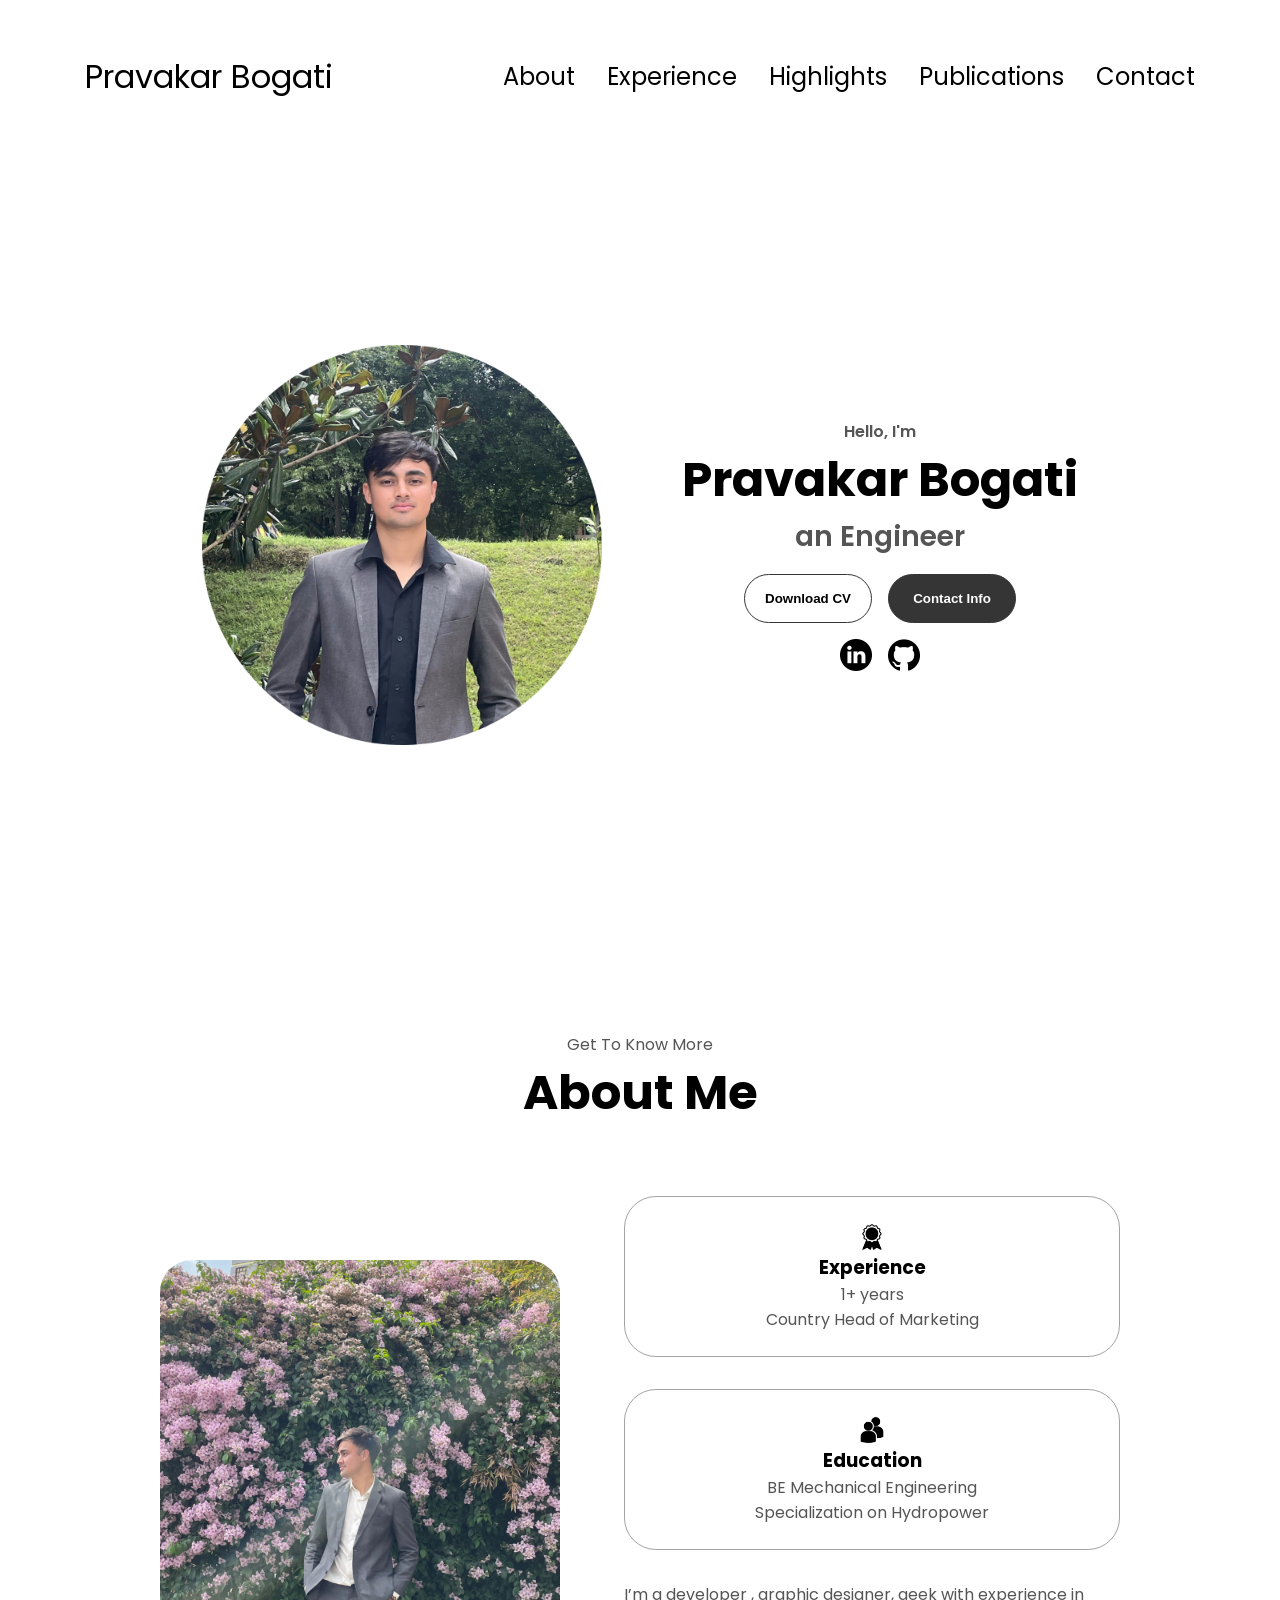
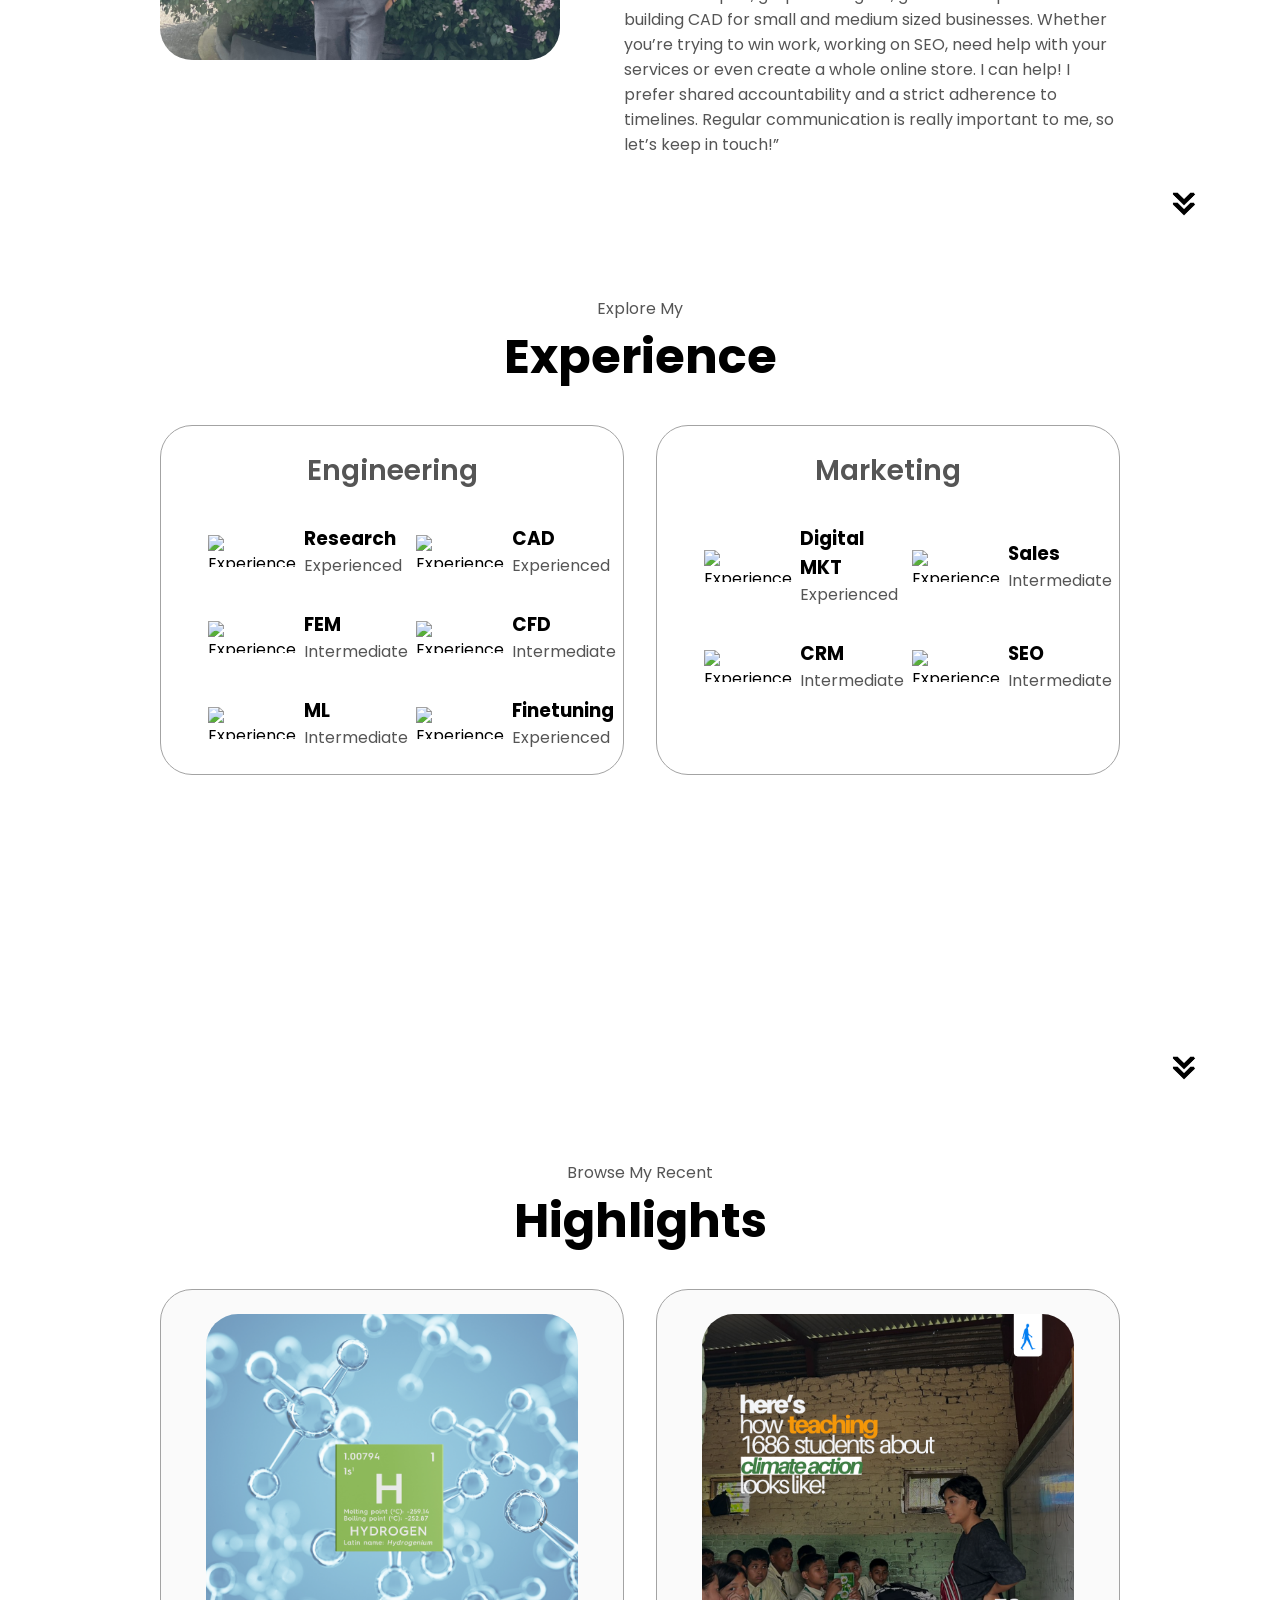
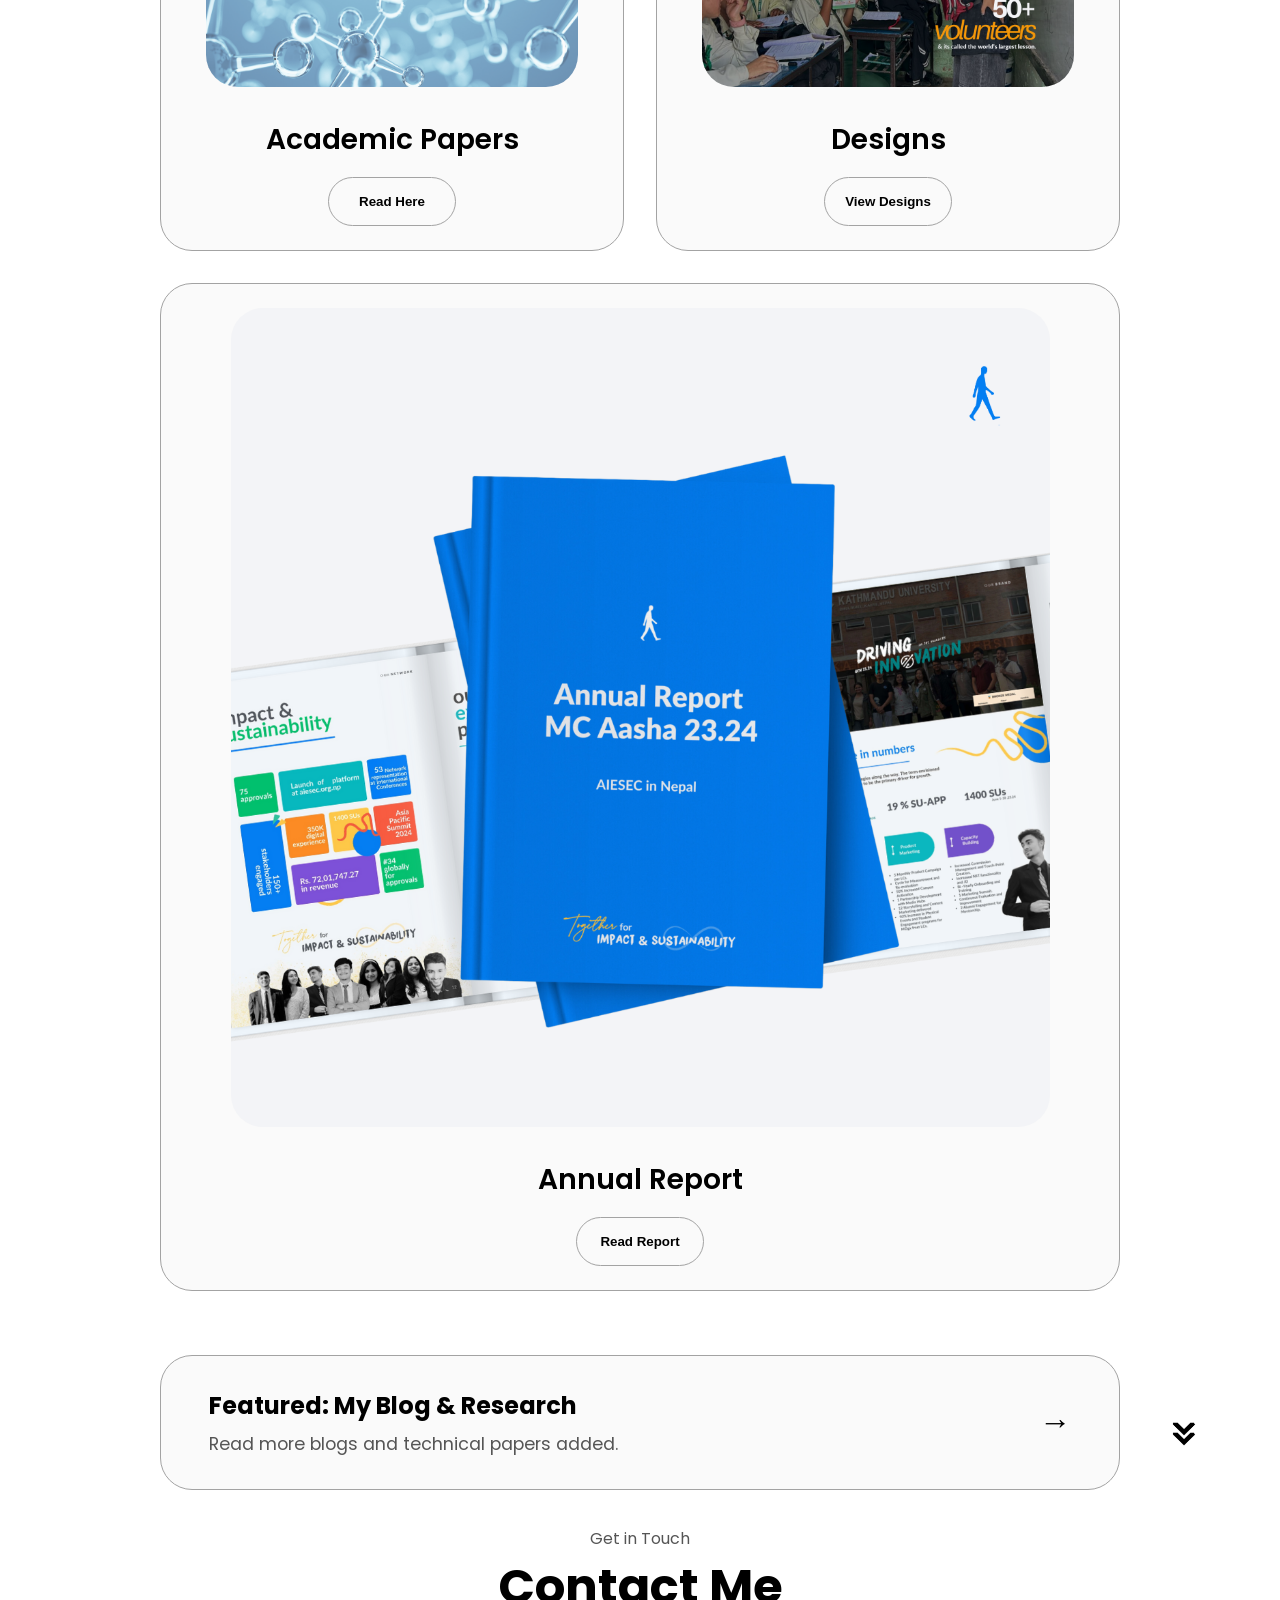
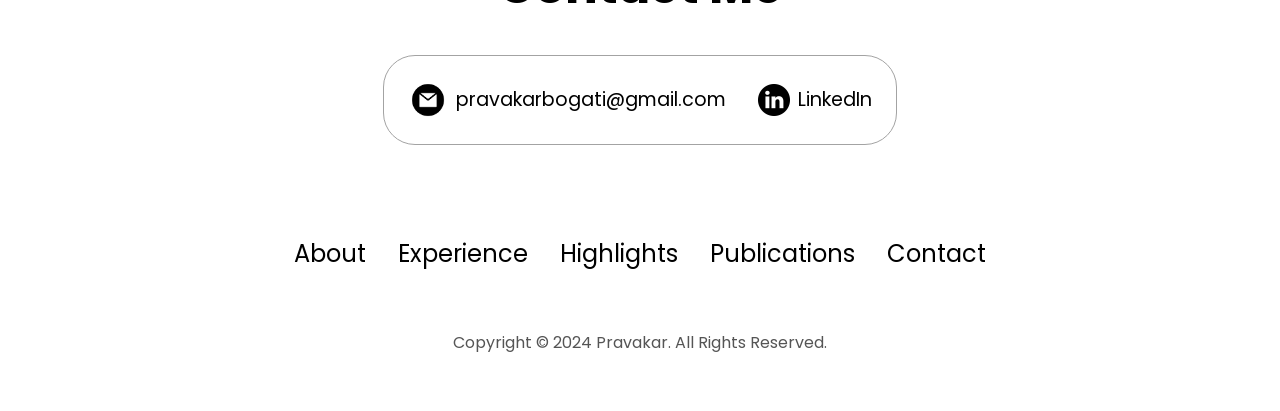
==== index.html @ e2ecb8af "new" ====
<!DOCTYPE html>
<html lang="en">
  <head>
    <meta charset="UTF-8" />
    <meta http-equiv="X-UA-Compatible" content="IE=edge" />
    <meta name="viewport" content="width=device-width, initial-scale=1.0" />
    <title>My Portfolio</title>
    <link rel="shortcut icon" href="assets/favicon.ico" type="image/x-icon">
    <link rel="stylesheet" href="style.css" />
    <link rel="stylesheet" href="mediaqueries.css" />
  </head>
  <body>
    <nav id="desktop-nav">
      <div class="logo">Pravakar Bogati</div>
      <div>
        <ul class="nav-links">
          <li><a href="#about">About</a></li>
          <li><a href="#experience">Experience</a></li>
          <li><a href="#highlights">Highlights</a></li>
          <li><a href="/publications">Publications</a></li>
          <li><a href="#contact">Contact</a></li>
        </ul>
      </div>
    </nav>
    <nav id="hamburger-nav">
      <div class="logo">Pravakar Bogati</div>
      <div class="hamburger-menu">
        <div class="hamburger-icon" onclick="toggleMenu()">
          <span></span>
          <span></span>
          <span></span>
        </div>
        <div class="menu-links">
          <li><a href="#about" onclick="toggleMenu()">About</a></li>
          <li><a href="#experience" onclick="toggleMenu()">Experience</a></li>
          <li><a href="#highlights" onclick="toggleMenu()">Highlights</a></li>
          <li><a href="/publications" onclick="toggleMenu()">Publications</a></li>
          <li><a href="#contact" onclick="toggleMenu()">Contact</a></li>
        </div>
      </div>
    </nav>
    <section id="profile">
      <div class="section__pic-container">
        <img src="./assets/mypictures/profile-pic.png" alt="John Doe profile picture" />
      </div>
      <div class="section__text">
        <p class="section__text__p1">Hello, I'm</p>
        <h1 class="title">Pravakar Bogati</h1>
        <p class="section__text__p2">an Engineer</p>
        <div class="btn-container">
          <button
            class="btn btn-color-2"
            onclick="window.open('./cv/')"
          >
            Download CV
          </button>
          <button class="btn btn-color-1" onclick="location.href='./#contact'">
            Contact Info
          </button>
        </div>
        <div id="socials-container">
          <img
            src="./assets/logos/linkedin.png"
            alt="My LinkedIn profile"
            class="icon"
            onclick="location.href='https://www.linkedin.com/in/pravakarbogati/'"
          />
          <img
            src="./assets/logos/github.png"
            alt="My Github profile"
            class="icon"
            onclick="location.href='https://github.com/ihgid/'"
          />
        </div>
      </div>
    </section>
    <section id="about">
      <p class="section__text__p1">Get To Know More</p>
      <h1 class="title">About Me</h1>
      <div class="section-container">
        <div class="section__pic-container">
          <img
            src="./assets/mypictures/about-pic.png"
            alt="Profile picture"
            class="about-pic"
          />
        </div>
        <div class="about-details-container">
          <div class="about-containers">
            <div class="details-container">
              <img
                src="./assets/logos/experience.png"
                alt="Experience icon"
                class="icon"
              />
              <h3>Experience</h3>
              <p>1+ years <br />Country Head of Marketing</p>
            </div>
            <div class="details-container">
              <img
                src="./assets/logos/education.png"
                alt="Education icon"
                class="icon"
              />
              <h3>Education</h3>
              <p>BE Mechanical Engineering<br />Specialization on Hydropower</p>
            </div>
          </div>
          <div class="text-container">
            <p>
                I’m a developer , graphic designer, geek with experience in building CAD for small and medium sized businesses. 
                Whether you’re trying to win work, working on SEO, need help with your services or even create a whole online store.
                I can help! I prefer shared accountability and a strict adherence to timelines.
                Regular communication is really important to me, so let’s keep in touch!”
            </p>
          </div>
        </div>
      </div>
      <img
        src="./assets/logos/arrow.png"
        alt="Arrow icon"
        class="icon arrow"
        onclick="location.href='./#experience'"
      />
    </section>
    <section id="experience">
      <p class="section__text__p1">Explore My</p>
      <h1 class="title">Experience</h1>
      <div class="experience-details-container">
        <div class="about-containers">
          <div class="details-container">
            <h2 class="experience-sub-title">Engineering</h2>
            <div class="article-container">
              <article>
                <img
                  src="./assets/logos/checkmark.png"
                  alt="Experience icon"
                  class="icon"
                />
                <div>
                  <h3>Research</h3>
                  <p>Experienced</p>
                </div>
              </article>
              <article>
                <img
                  src="./assets/logos/checkmark.png"
                  alt="Experience icon"
                  class="icon"
                />
                <div>
                  <h3>CAD</h3>
                  <p>Experienced</p>
                </div>
              </article>
              <article>
                <img
                  src="./assets/logos/checkmark.png"
                  alt="Experience icon"
                  class="icon"
                />
                <div>
                  <h3>FEM</h3>
                  <p>Intermediate</p>
                </div>
              </article>
              <article>
                <img
                  src="./assets/logos/checkmark.png"
                  alt="Experience icon"
                  class="icon"
                />
                <div>
                  <h3>CFD</h3>
                  <p>Intermediate</p>
                </div>
              </article>
              <article>
                <img
                  src="./assets/logos/checkmark.png"
                  alt="Experience icon"
                  class="icon"
                />
                <div>
                  <h3>ML</h3>
                  <p>Intermediate</p>
                </div>
              </article>
              <article>
                <img
                  src="./assets/logos/checkmark.png"
                  alt="Experience icon"
                  class="icon"
                />
                <div>
                  <h3>Finetuning</h3>
                  <p>Experienced</p>
                </div>
              </article>
            </div>
          </div>
          <div class="details-container">
            <h2 class="experience-sub-title">Marketing</h2>
            <div class="article-container">
              <article>
                <img
                  src="./assets/logos/checkmark.png"
                  alt="Experience icon"
                  class="icon"
                />
                <div>
                  <h3>Digital MKT</h3>
                  <p>Experienced</p>
                </div>
              </article>
              <article>
                <img
                  src="./assets/logos/checkmark.png"
                  alt="Experience icon"
                  class="icon"
                />
                <div>
                  <h3>Sales</h3>
                  <p>Intermediate</p>
                </div>
              </article>
              <article>
                <img
                  src="./assets/logos/checkmark.png"
                  alt="Experience icon"
                  class="icon"
                />
                <div>
                  <h3>CRM</h3>
                  <p>Intermediate</p>
                </div>
              </article>
              <article>
                <img
                  src="./assets/logos/checkmark.png"
                  alt="Experience icon"
                  class="icon"
                />
                <div>
                  <h3>SEO</h3>
                  <p>Intermediate</p>
                </div>
              </article>
            </div>
          </div>
        </div>
      </div>
      <img
        src="./assets/logos/arrow.png"
        alt="Arrow icon"
        class="icon arrow"
        onclick="location.href='./highlights'"
      />
    </section>
    <section id="highlights">
      <p class="section__text__p1">Browse My Recent</p>
      <h1 class="title">Highlights</h1>
      <div class="experience-details-container">
        
        <div class="about-containers">
          <div class="details-container color-container">
            <div class="project-img-container">
              <img
                src="./assets/projectthumbnails/project-1.png"
                alt="Project 1"
                class="project-img"
              />
            </div>
            <h2 class="experience-sub-title project-title">Academic Papers</h2>
            <div class="btn-container">
              <button
                class="btn btn-color-2 project-btn"
                onclick="location.href='/publications'"
              >
                Read Here
              </button>
            </div>
          </div>
          <div class="details-container color-container">
            <div class="project-img-container">
              <img
                src="./assets/projectthumbnails/project-2.png"
                alt="Project 2"
                class="project-img"
              />
            </div>
            <h2 class="experience-sub-title project-title">Designs</h2>
            <div class="btn-container">
              <button
                class="btn btn-color-2 project-btn"
                onclick="location.href='https://bit.ly/event_canva'"
              >
                View Designs
              </button>
            </div>
          </div>
          <div class="details-container color-container">
            <div class="project-img-container">
              <img
                src="./assets/projectthumbnails/project-3.png"
                alt="Project 3"
                class="project-img"
              />
            </div>
            <h2 class="experience-sub-title project-title">Annual Report</h2>
            <div class="btn-container">
              <button
                class="btn btn-color-2 project-btn"
                onclick="location.href='/paper?id=annual-report'"
              >
                Read Report
              </button>
            </div>
          </div>
        </div>

        <div class="pinned-blog-container" onclick="location.href='/publications'">
          <div class="pinned-blog-text">
            <h3>Featured: My Blog & Research</h3>
            <p>Read more blogs and technical papers added.</p>
          </div>
          <div class="pinned-blog-arrow">&#8594;</div>
        </div>

      </div>
      <img
        src="./assets/logos/arrow.png"
        alt="Arrow icon"
        class="icon arrow"
        onclick="location.href='./#contact'"
      />
    </section>
    <section id="contact">
      <p class="section__text__p1">Get in Touch</p>
      <h1 class="title">Contact Me</h1>
      <div class="contact-info-upper-container">
        <div class="contact-info-container">
          <img
            src="./assets/logos/email.png"
            alt="Email icon"
            class="icon contact-icon email-icon"
          />
          <p><a href="mailto:gmail.com">pravakarbogati@gmail.com</a></p>
        </div>
        <div class="contact-info-container">
          <img
            src="./assets/logos/linkedin.png"
            alt="LinkedIn icon"
            class="icon contact-icon"
          />
          <p><a href="https://www.linkedin.com/in/pravakarbogati/">LinkedIn</a></p>
        </div>
      </div>
    </section>
    <footer>
      <nav>
        <div class="nav-links-container">
          <ul class="nav-links">
            <li><a href="#about">About</a></li>
            <li><a href="#experience">Experience</a></li>
            <li><a href="#highlights">Highlights</a></li>
            <li><a href="/publications">Publications</a></li>
            <li><a href="#contact">Contact</a></li>
          </ul>
        </div>
      </nav>
      <p>Copyright &#169; 2024 Pravakar. All Rights Reserved.</p>
    </footer>
    <script src="script.js"></script>
  </body>
</html>
---- style.css ----
/* GENERAL */

@import url("https://fonts.googleapis.com/css2?family=Poppins:wght@300;400;500;600&display=swap");

* {
  margin: 0;
  padding: 0;
}

body {
  font-family: "Poppins", sans-serif;
}

html {
  scroll-behavior: smooth;
}

p {
  color: rgb(85, 85, 85);
}

/* TRANSITION */

a,
.btn {
  transition: all 300ms ease;
}

/* DESKTOP NAV */

nav,
.nav-links {
  display: flex;
}

nav {
  justify-content: space-around;
  align-items: center;
  height: 17vh;
}

.nav-links {
  gap: 2rem;
  list-style: none;
  font-size: 1.5rem;
}

a {
  color: black;
  text-decoration: none;
  text-decoration-color: white;
}

a:hover {
  color: grey;
  text-decoration: underline;
  text-underline-offset: 1rem;
  text-decoration-color: rgb(181, 181, 181);
}

.logo {
  font-size: 2rem;
}

.logo:hover {
  cursor: default;
}

/* HAMBURGER MENU */

#hamburger-nav {
  display: none;
}

.hamburger-menu {
  position: relative;
  display: inline-block;
}

.hamburger-icon {
  display: flex;
  flex-direction: column;
  justify-content: space-between;
  height: 24px;
  width: 30px;
  cursor: pointer;
}

.hamburger-icon span {
  width: 100%;
  height: 2px;
  background-color: black;
  transition: all 0.3 ease-in-out;
}

.menu-links {
  position: absolute;
  top: 100%;
  right: 0;
  background-color: white;
  width: fit-content;
  max-height: 0;
  overflow: hidden;
  transition: all 0.3 ease-in-out;
}

.menu-links a {
  display: block;
  padding: 10px;
  text-align: center;
  font-size: 1.5rem;
  color: black;
  text-decoration: none;
  transition: all 0.3 ease-in-out;
}

.menu-links li {
  list-style: none;
}

.menu-links.open {
  max-height: 300px;
}

.hamburger-icon.open span:first-child {
  transform: rotate(45deg) translate(10px, 5px);
}

.hamburger-icon.open span:nth-child(2) {
  opacity: 0;
}

.hamburger-icon.open span:last-child {
  transform: rotate(-45deg) translate(10px, -5px);
}

.hamburger-icon span:first-child {
  transform: none;
}

.hamburger-icon span:first-child {
  opacity: 1;
}

.hamburger-icon span:first-child {
  transform: none;
}

/* SECTIONS */

section {
  padding-top: 4vh;
  height: 96vh;
  margin: 0 10rem;
  box-sizing: border-box;
  min-height: fit-content;
}

.section-container {
  display: flex;
}

/* PROFILE SECTION */

#profile {
  display: flex;
  justify-content: center;
  gap: 5rem;
  height: 80vh;
}

.section__pic-container {
  display: flex;
  height: 400px;
  width: 400px;
  margin: auto 0;
}

.section__text {
  align-self: center;
  text-align: center;
}

.section__text p {
  font-weight: 600;
}

.section__text__p1 {
  text-align: center;
}

.section__text__p2 {
  font-size: 1.75rem;
  margin-bottom: 1rem;
}

.title {
  font-size: 3rem;
  text-align: center;
}

#socials-container {
  display: flex;
  justify-content: center;
  margin-top: 1rem;
  gap: 1rem;
}

/* ICONS */

.icon {
  cursor: pointer;
  height: 2rem;
  width: auto;
  object-fit: contain;
}

/* BUTTONS */

.btn-container {
  display: flex;
  justify-content: center;
  gap: 1rem;
  margin-top: auto;
}

.btn {
  font-weight: 600;
  transition: all 300ms ease;
  padding: 1rem;
  width: 8rem;
  border-radius: 2rem;
}

.btn-color-1,
.btn-color-2 {
  border: rgb(53, 53, 53) 0.1rem solid;
}

.btn-color-1:hover,
.btn-color-2:hover {
  cursor: pointer;
}

.btn-color-1,
.btn-color-2:hover {
  background: rgb(53, 53, 53);
  color: white;
}

.btn-color-1:hover {
  background: rgb(0, 0, 0);
}

.btn-color-2 {
  background: none;
}

.btn-color-2:hover {
  border: rgb(255, 255, 255) 0.1rem solid;
}

.btn-container {
  gap: 1rem;
}

/* ABOUT SECTION */

#about {
  position: relative;
}

.about-containers {
  gap: 2rem;
  margin-bottom: 2rem;
  margin-top: 2rem;
  flex-wrap: wrap;
  justify-content: center;
}

.about-details-container {
  justify-content: center;
  flex-direction: column;
}

.about-containers,
.about-details-container {
  display: flex;
}

.about-pic {
  border-radius: 2rem;
}

.arrow {
  position: absolute;
  right: -5rem;
  bottom: 2.5rem;
}

.details-container {
  padding: 1.5rem;
  flex: 1;
  min-width: 250px;
  background: white;
  border-radius: 2rem;
  border: rgb(53, 53, 53) 0.1rem solid;
  border-color: rgb(163, 163, 163);
  text-align: center;
  display: flex;
  flex-direction: column;
}

.section-container {
  gap: 4rem;
  height: 80%;
}

.section__pic-container {
  height: 400px;
  width: 400px;
  margin: auto 0;
}

/* EXPERIENCE SECTION */

#experience {
  position: relative;
}

.experience-sub-title {
  color: rgb(85, 85, 85);
  font-weight: 600;
  font-size: 1.75rem;
  margin-bottom: 2rem;
}

.experience-details-container {
  display: flex;
  justify-content: center;
  flex-direction: column;
}

.article-container {
  display: flex;
  text-align: initial;
  flex-wrap: wrap;
  flex-direction: row;
  gap: 2.5rem;
  justify-content: space-around;
}

#experience .article-container {
  display: grid;
  grid-template-columns: repeat(2, max-content);
  justify-content: center;
  gap: 2rem 3rem;
  text-align: initial;
}

article {
  display: flex;
  width: 10rem;
  align-items: center;
  gap: 0.5rem;
}

article .icon {
  cursor: default;
}

/* Highlights SECTION */

#highlights {
  position: relative;
}

.color-container {
  border-color: rgb(163, 163, 163);
  background: rgb(250, 250, 250);
}

.project-img-container {
  display: flex;
  justify-content: center;
  align-items: center;
  margin-bottom: 1rem;
}

.project-img {
  border-radius: 2rem;
  width: 90%;
  aspect-ratio: 1 / 1;
  object-fit: cover;
}

.project-title {
  margin: 1rem;
  color: black;
}

.project-btn {
  color: black;
  border-color: rgb(163, 163, 163);
}

.pinned-blog-container {
  display: flex;
  align-items: center;
  justify-content: space-between;
  border: rgb(53, 53, 53) 0.1rem solid;
  border-color: rgb(163, 163, 163);
  border-radius: 2rem;
  padding: 2rem 3rem;
  margin-top: 2rem;
  background: rgb(250, 250, 250);
  transition: all 300ms ease;
  cursor: pointer;
}

.pinned-blog-container:hover {
  background: rgb(53, 53, 53);
  color: white;
}

.pinned-blog-container:hover .pinned-blog-text p {
  color: #ccc;
}

.pinned-blog-text {
  text-align: left;
}

.pinned-blog-text h3 {
  font-size: 1.5rem;
  margin-bottom: 0.5rem;
}

.pinned-blog-text p {
  color: rgb(85, 85, 85);
  font-size: 1.1rem;
  transition: color 300ms ease;
}

.pinned-blog-arrow {
  font-size: 2rem;
  font-weight: bold;
}

/* CONTACT */

#contact {
  display: flex;
  justify-content: center;
  flex-direction: column;
  height: 70vh;
}

.contact-info-upper-container {
  display: flex;
  justify-content: center;
  border-radius: 2rem;
  border: rgb(53, 53, 53) 0.1rem solid;
  border-color: rgb(163, 163, 163);
  background: (250, 250, 250);
  margin: 2rem auto;
  padding: 0.5rem;
}

.contact-info-container {
  display: flex;
  align-items: center;
  justify-content: center;
  gap: 0.5rem;
  margin: 1rem;
}

.contact-info-container p {
  font-size: larger;
}

.contact-icon {
  cursor: default;
}

.email-icon {
  height: 2.5rem;
}

/* FOOTER SECTION */

footer {
  height: 26vh;
  margin: 0 1rem;
}

footer p {
  text-align: center;
}

/* RESEARCH SECTION */

.research-main {
  min-height: 80vh;
  max-width: 900px;
  margin: 0 auto;
  padding: 5vh 2rem 5rem 2rem;
  box-sizing: border-box;
}

.research-center {
  text-align: center;
}

.research-container {
  margin-top: 3rem;
}

.research-btn-container {
  margin-top: auto;
}

.research-list {
  display: grid;
  grid-template-columns: repeat(auto-fill, minmax(320px, 1fr));
  gap: 2rem;
  justify-content: center;
}

.research-card {
  display: flex;
  flex-direction: column;
  width: auto;
  text-align: left;
  padding: 2rem;
  background: white;
  border-radius: 2rem;
  border: rgb(53, 53, 53) 0.1rem solid;
  border-color: rgb(163, 163, 163);
}

.research-card-title {
  text-align: left;
  margin-bottom: 0.5rem;
  font-size: 1.8rem;
  line-height: 1.4;
}

.research-thumbnail {
  width: 100%;
  aspect-ratio: 16 / 9;
  object-fit: cover;
  border-radius: 1rem;
  margin-bottom: 1.5rem;
}

.research-card-field {
  color: grey;
  font-weight: 500;
  margin-bottom: 1.5rem;
  font-size: 1rem;
}

.research-card-abstract {
  margin-bottom: 1rem;
  font-size: 1.1rem;
  line-height: 1.6;
}

.research-btn-container {
  justify-content: flex-start;
  margin-top: auto;
  gap: 1rem;
}

.btn-research {
  width: auto;
  min-width: 8rem;
  padding: 1rem 1.5rem;
  border: rgb(53, 53, 53) 0.1rem solid;
}

.research-footer-text {
  text-align: center;
  margin-top: 4rem;
}

.research-footer-text p {
  color: grey;
  font-size: 0.95rem;
}

.research-footer-text a {
  text-decoration: underline;
}
---- mediaqueries.css ----
@media screen and (max-width: 1400px) {
    #profile {
      height: 83vh;
      margin-bottom: 6rem;
    }
    .about-containers {
      flex-wrap: wrap;
    }
    #contact,
    #highlights {
      height: fit-content;
    }
  }
  
  @media screen and (max-width: 1200px) {
    #desktop-nav {
      display: none;
    }
    #hamburger-nav {
      display: flex;
    }
    #experience,
    .experience-details-container {
      margin-top: 2rem;
    }
    #profile,
    .section-container {
      display: block;
    }
    .arrow {
      display: none;
    }
    section,
    .section-container {
      height: fit-content;
    }
    section {
      margin: 0 5%;
    }
    .section__pic-container {
      width: 275px;
      height: 275px;
      margin: 0 auto 2rem;
    }
    .about-containers {
      margin-top: 0;
    }
  }
  
  @media screen and (max-width: 600px) {
    #contact,
    footer {
      height: 40vh;
    }
    #profile {
      height: 83vh;
      margin-bottom: 0;
    }
    article {
      font-size: 1rem;
    }
    footer nav {
      height: fit-content;
      margin-bottom: 2rem;
    }
    .about-containers,
    .contact-info-upper-container,
    .btn-container {
      flex-wrap: wrap;
    }
    .pinned-blog-container {
      flex-direction: column;
      text-align: center;
      gap: 1.5rem;
    }
    .pinned-blog-text {
      text-align: center;
    }
    .contact-info-container {
      margin: 0;
    }
    .contact-info-container p,
    .nav-links li a {
      font-size: 1rem;
    }
    .experience-sub-title {
      font-size: 1.25rem;
    }
    .logo {
      font-size: 1.5rem;
    }
    .nav-links {
      flex-direction: column;
      gap: 0.5rem;
      text-align: center;
    }
    .section__pic-container {
      width: auto;
      height: 46vw;
      justify-content: center;
    }
    .section__text__p2 {
      font-size: 1.25rem;
    }
    .title {
      font-size: 2rem;
    }
    .text-container {
      text-align: justify;
    }
    
    /* RESEARCH SECTION MOBILE */
    .research-card {
      padding: 1.5rem;
    }
    .research-card-title {
      font-size: 1.4rem;
    }
    .research-card-abstract {
      font-size: 1rem;
    }
    .research-btn-container {
      flex-direction: column;
      align-items: center;
      gap: 1rem;
    }
    .btn-research {
      width: 100%;
      text-align: center;
      justify-content: center;
    }
  }
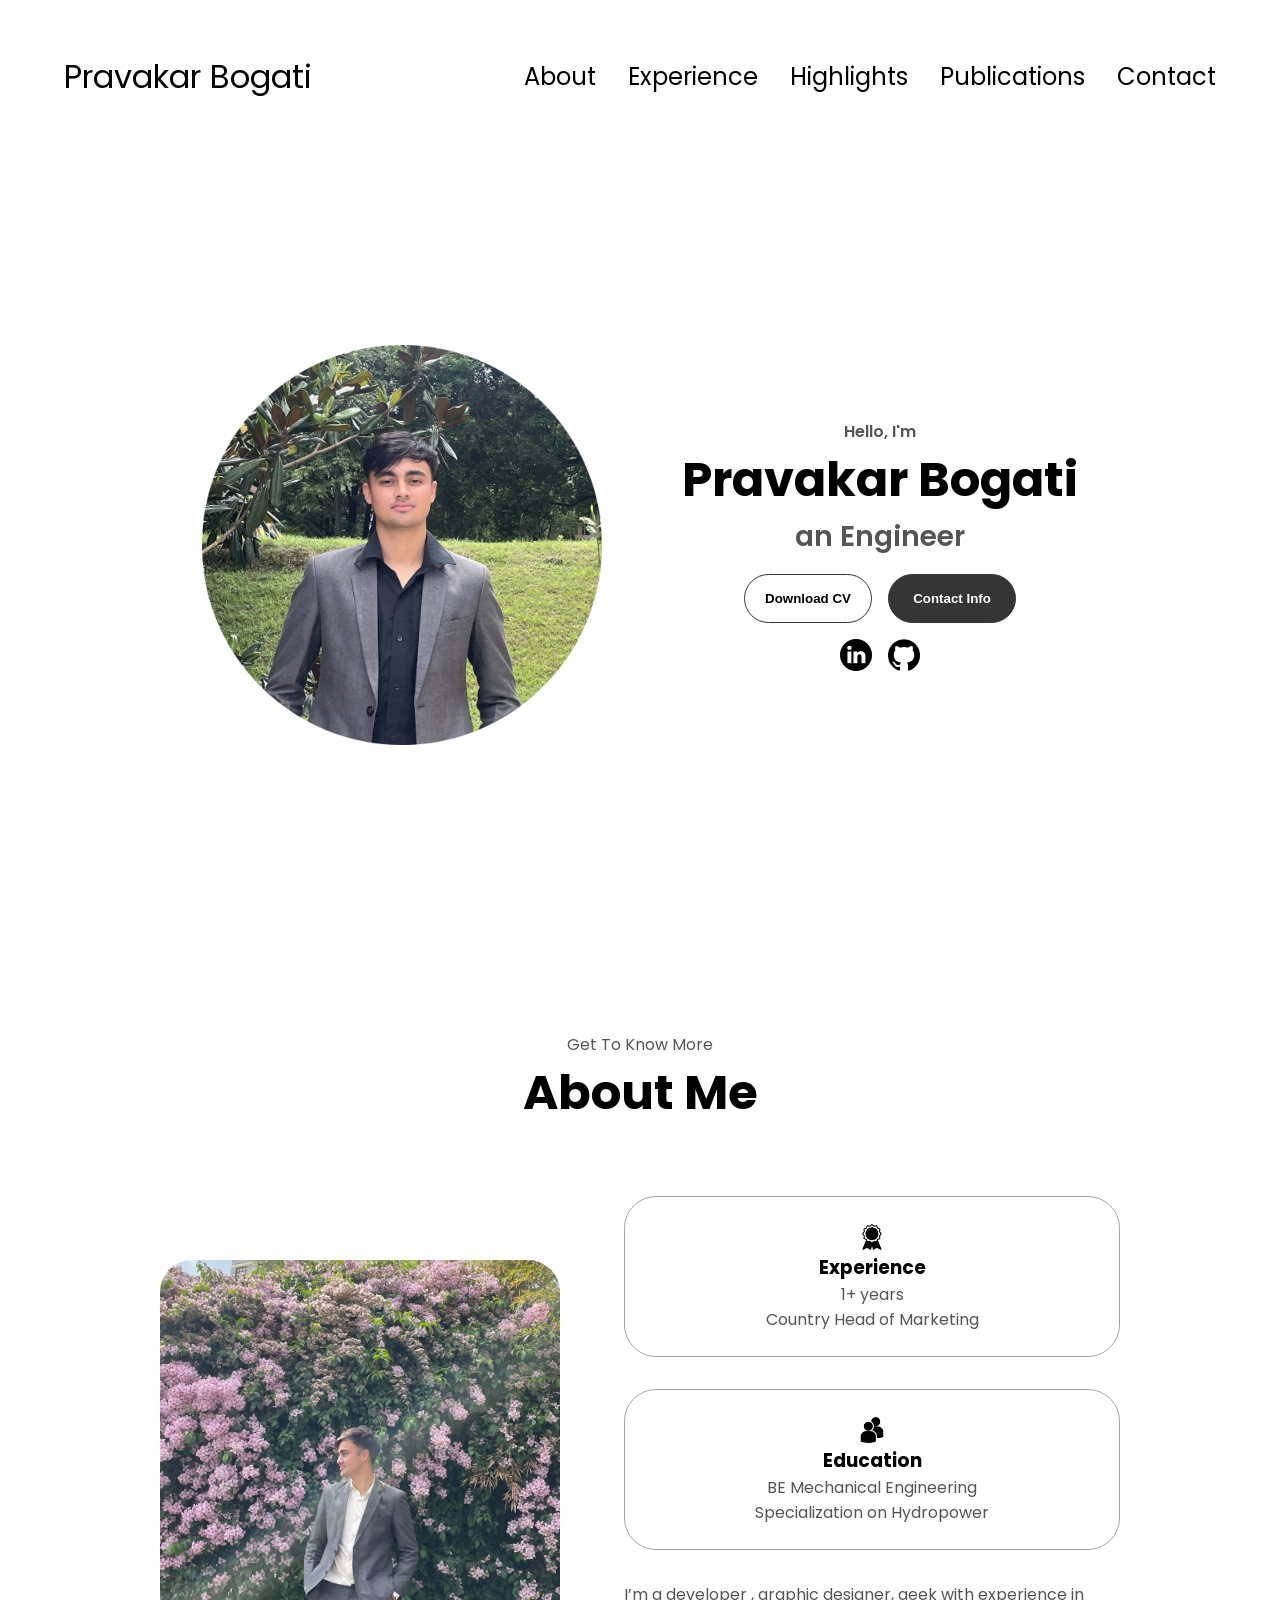
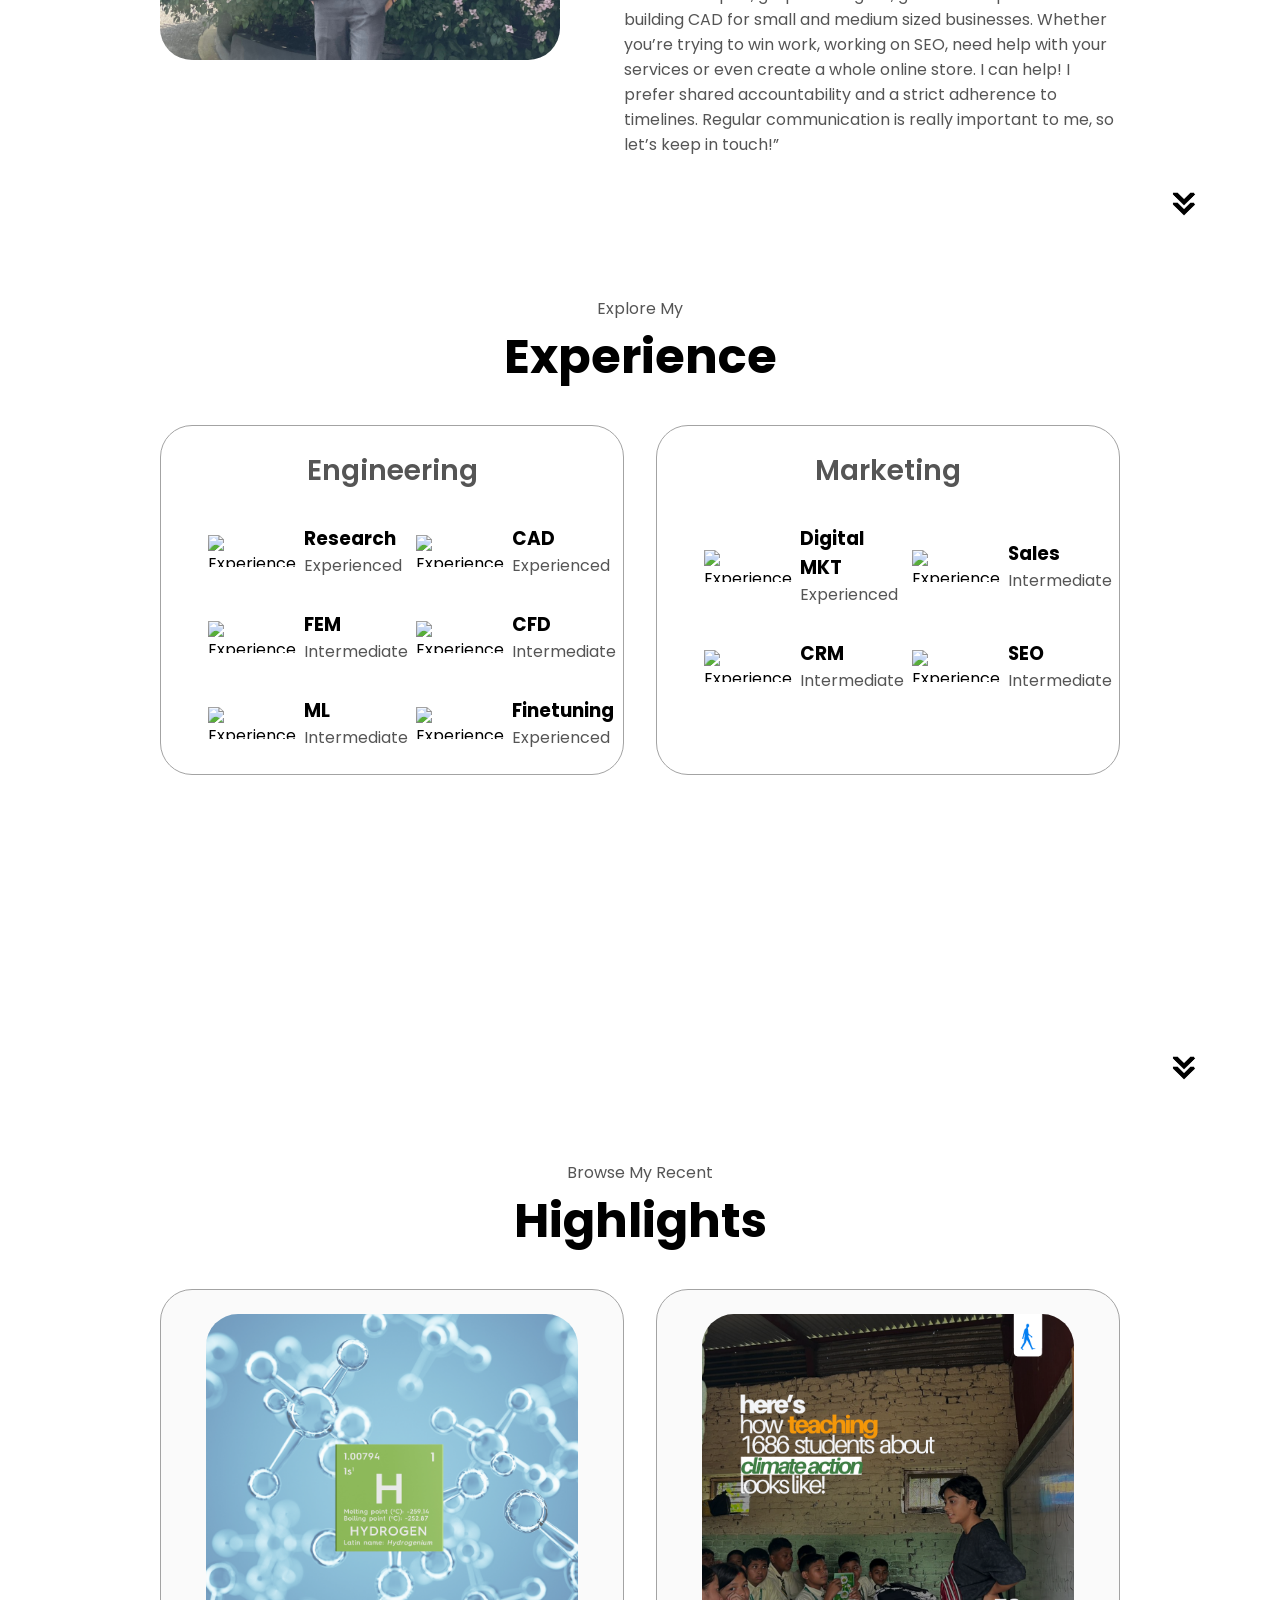
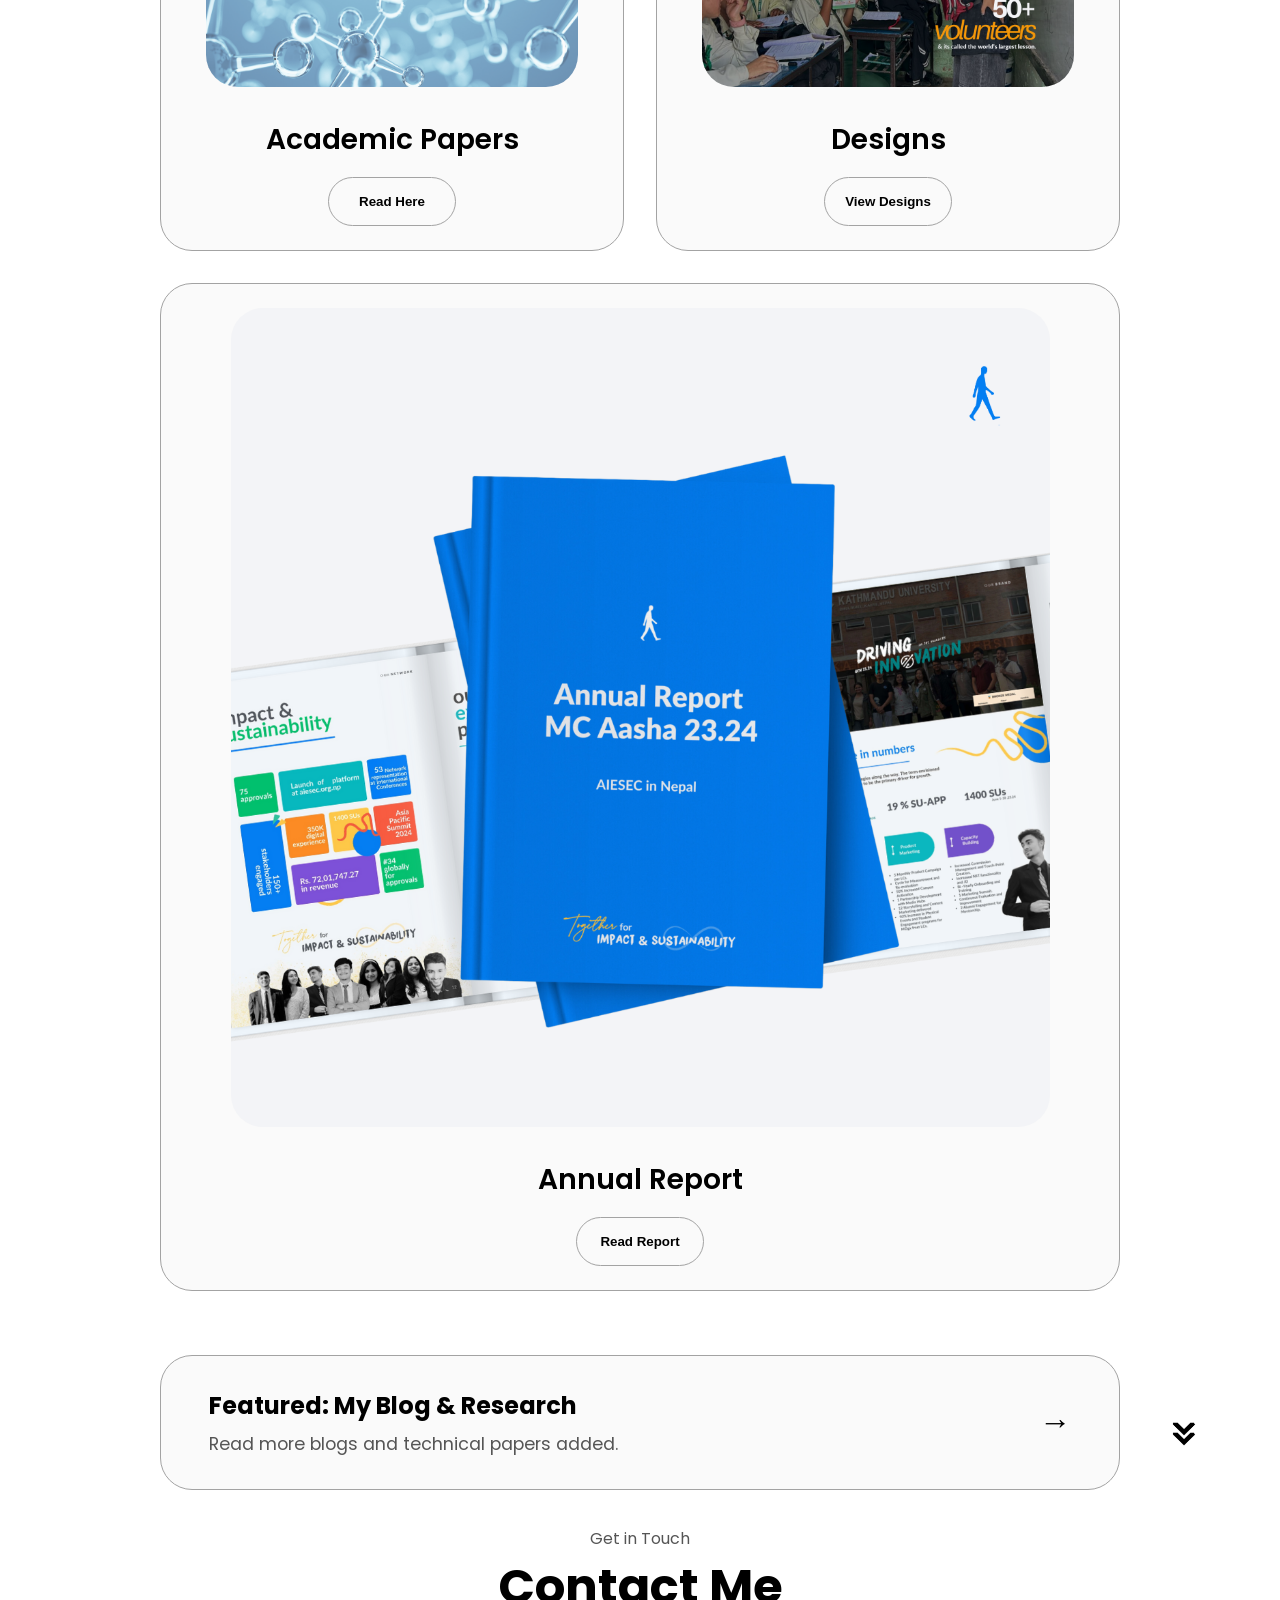
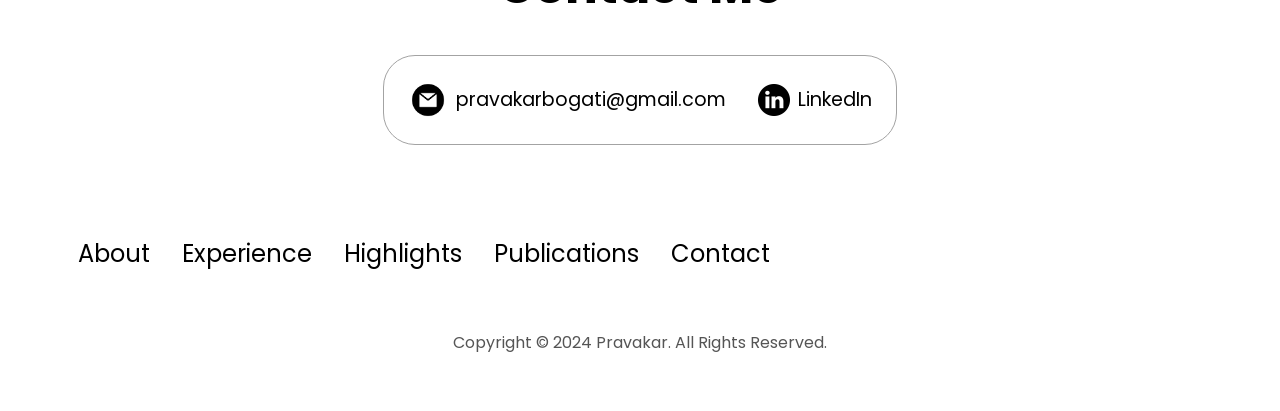
==== commit 20de2f5f: "final v15" ====
--- a/index.html
+++ b/index.html
@@ -11,7 +11,7 @@
   </head>
   <body>
     <nav id="desktop-nav">
-      <div class="logo">Pravakar Bogati</div>
+      <div class="logo"><a href="/">Pravakar Bogati</a></div>
       <div>
         <ul class="nav-links">
           <li><a href="#about">About</a></li>
@@ -23,7 +23,7 @@
       </div>
     </nav>
     <nav id="hamburger-nav">
-      <div class="logo">Pravakar Bogati</div>
+      <div class="logo"><a href="/">Pravakar Bogati</a></div>
       <div class="hamburger-menu">
         <div class="hamburger-icon" onclick="toggleMenu()">
           <span></span>
--- a/style.css
+++ b/style.css
@@ -34,9 +34,10 @@
 }
 
 nav {
-  justify-content: space-around;
+  justify-content: space-between;
   align-items: center;
   height: 17vh;
+  padding: 0 5%;
 }
 
 .nav-links {
@@ -62,8 +63,15 @@
   font-size: 2rem;
 }
 
-.logo:hover {
-  cursor: default;
+.logo a {
+  color: black;
+  text-decoration: none;
+  cursor: pointer;
+}
+
+.logo a:hover {
+  color: black;
+  text-decoration: none;
 }
 
 /* HAMBURGER MENU */
@@ -502,7 +510,7 @@
 
 .research-main {
   min-height: 80vh;
-  max-width: 900px;
+  max-width: 1200px;
   margin: 0 auto;
   padding: 5vh 2rem 5rem 2rem;
   box-sizing: border-box;
@@ -522,9 +530,8 @@
 
 .research-list {
   display: grid;
-  grid-template-columns: repeat(auto-fill, minmax(320px, 1fr));
+  grid-template-columns: repeat(3, 1fr);
   gap: 2rem;
-  justify-content: center;
 }
 
 .research-card {
--- a/mediaqueries.css
+++ b/mediaqueries.css
@@ -110,6 +110,9 @@
     }
     
     /* RESEARCH SECTION MOBILE */
+    .research-list {
+      grid-template-columns: 1fr;
+    }
     .research-card {
       padding: 1.5rem;
     }
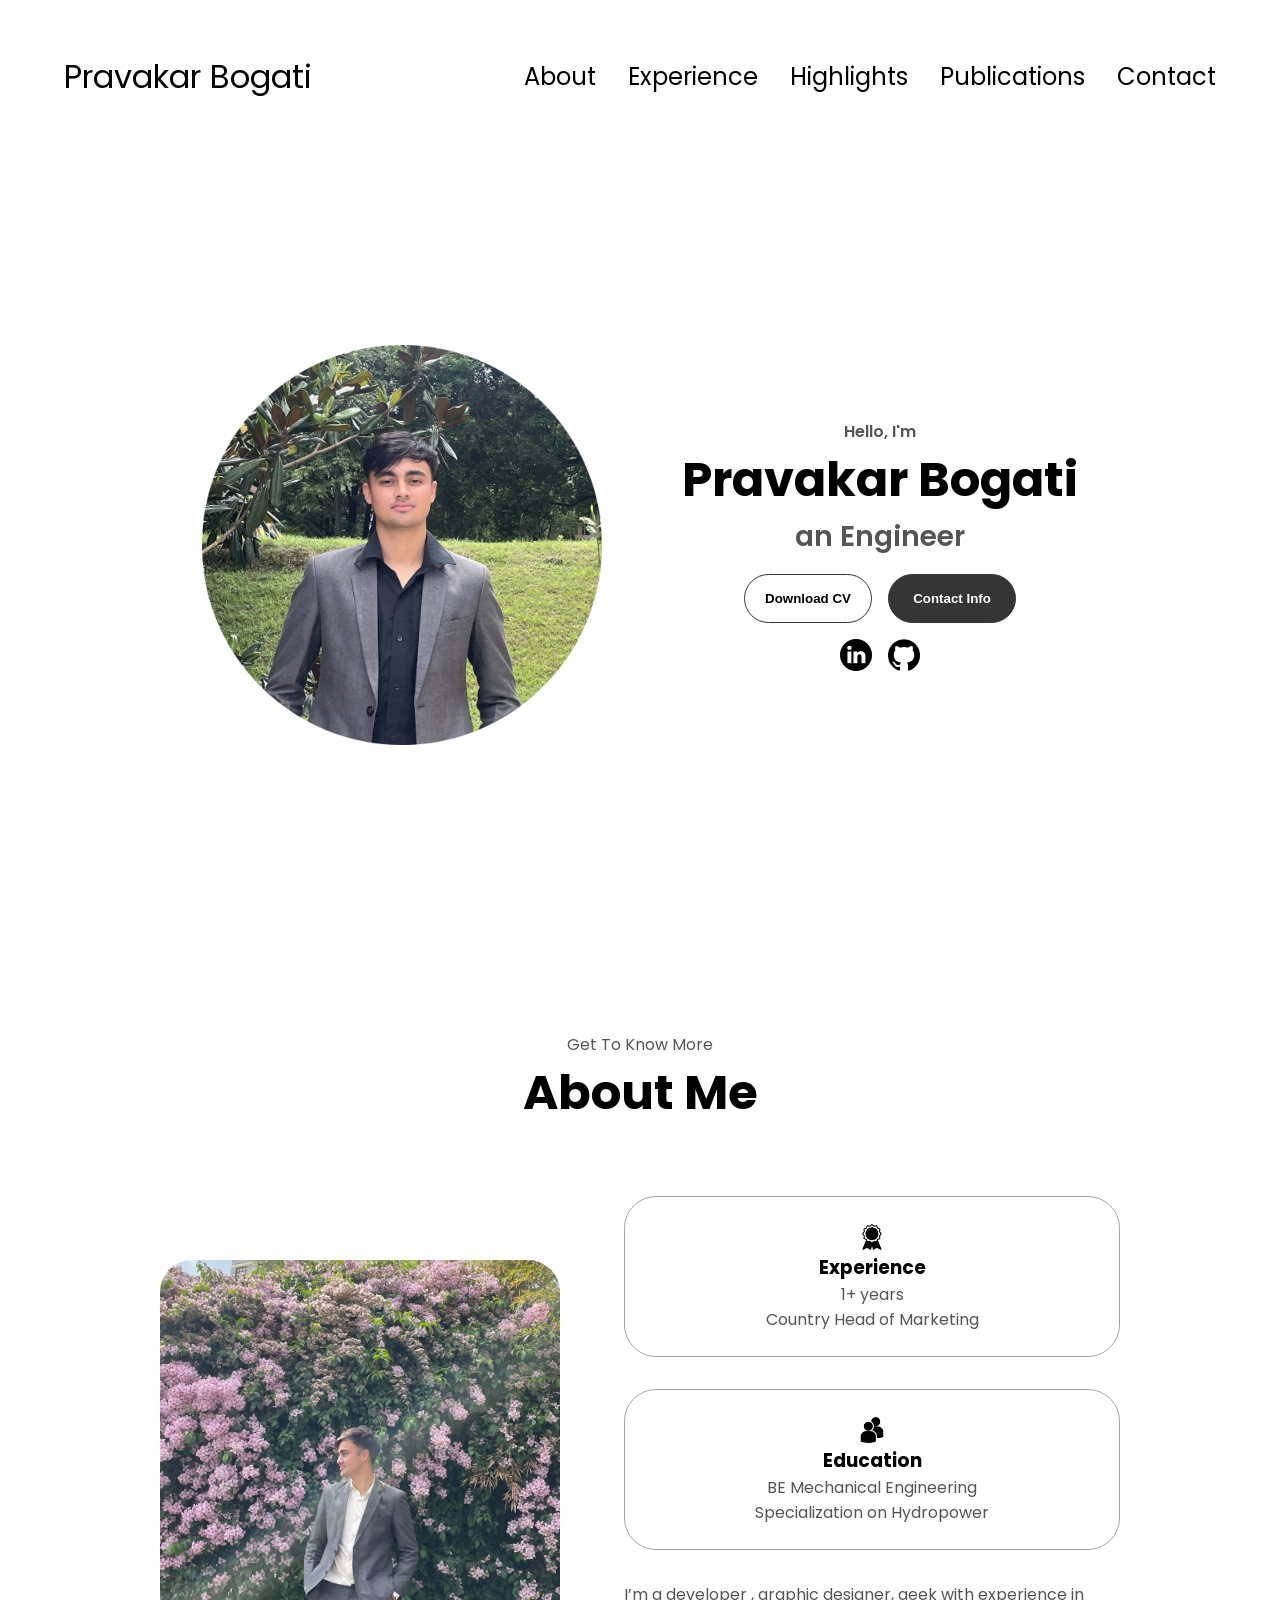
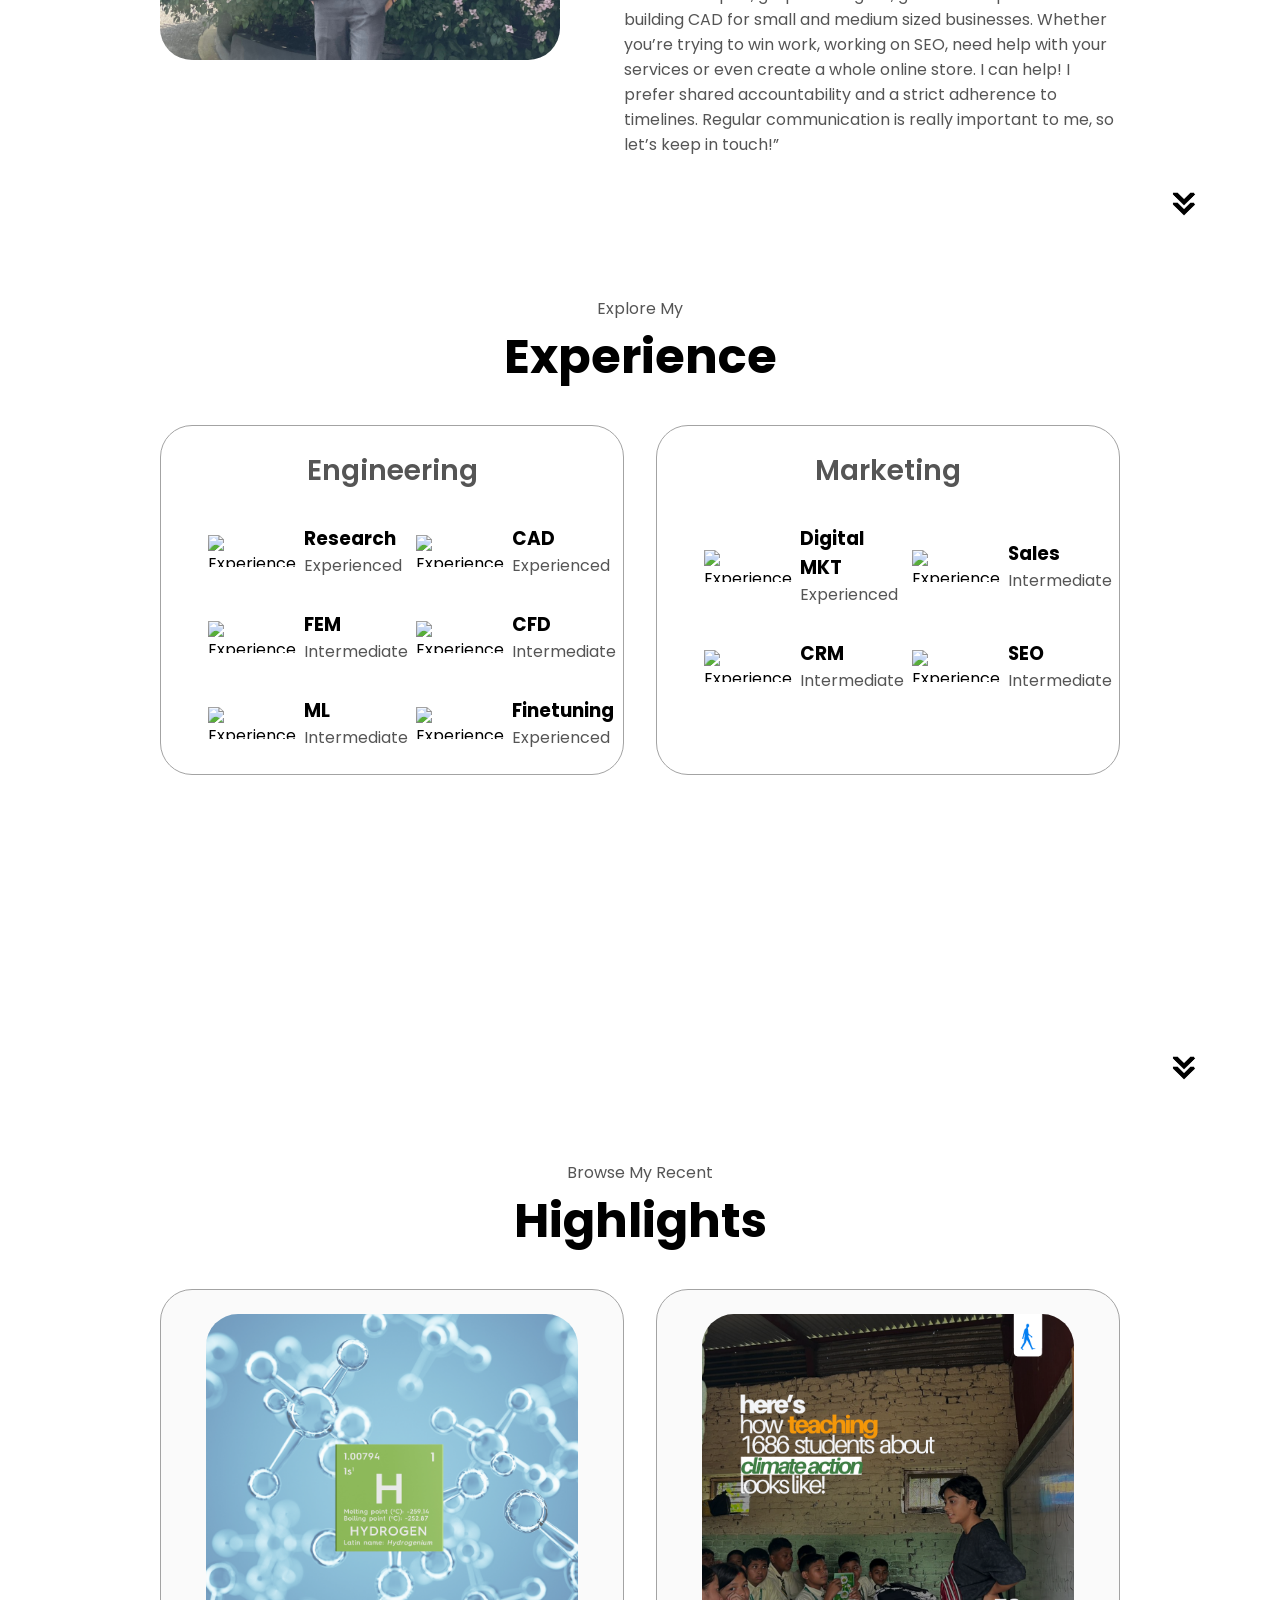
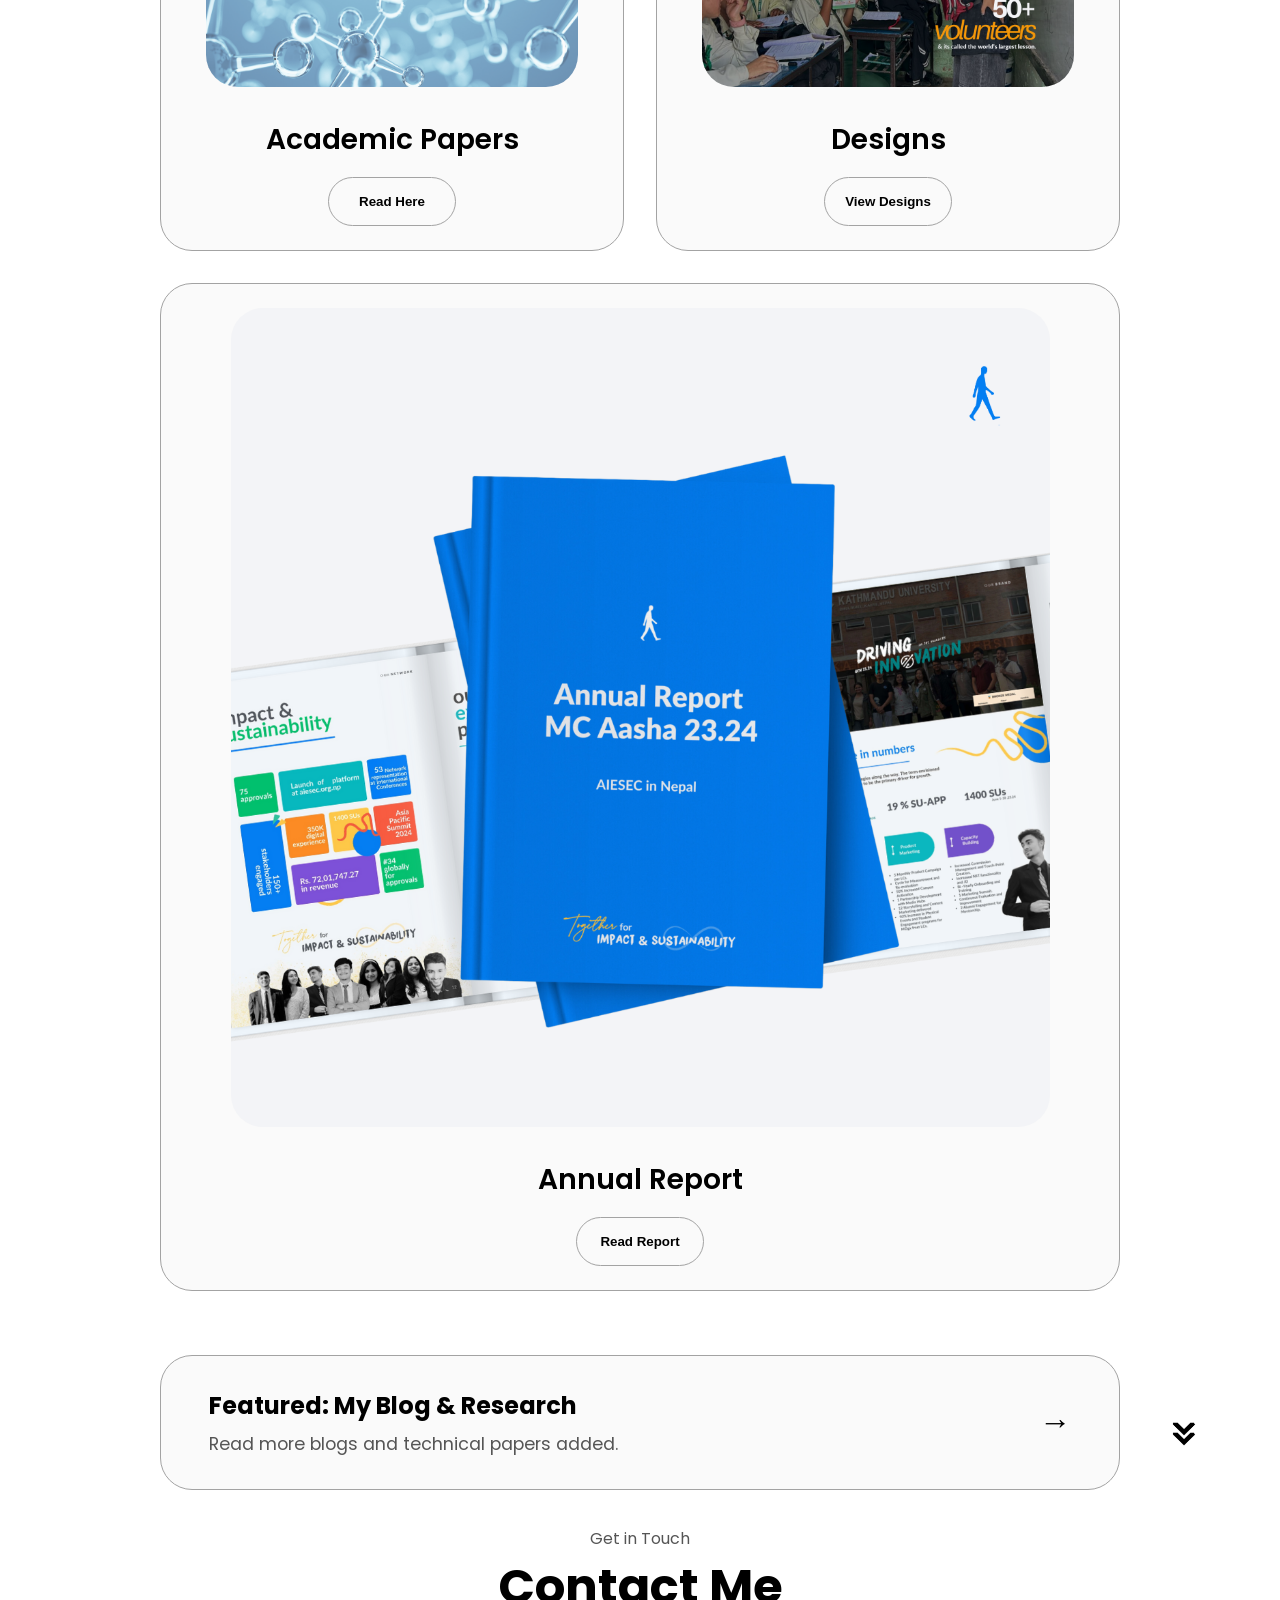
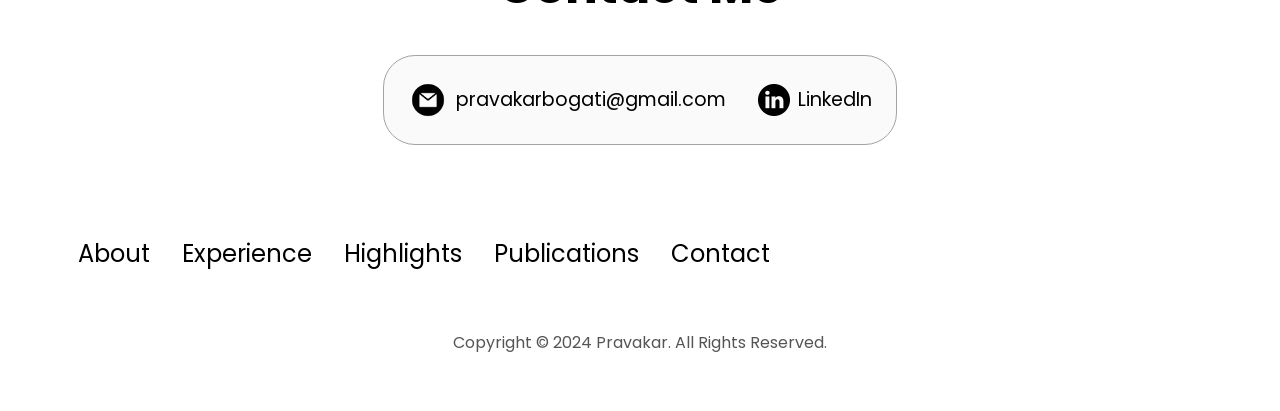
==== commit fbd71938: "final v16" ====
--- a/index.html
+++ b/index.html
@@ -17,7 +17,7 @@
           <li><a href="#about">About</a></li>
           <li><a href="#experience">Experience</a></li>
           <li><a href="#highlights">Highlights</a></li>
-          <li><a href="/publications">Publications</a></li>
+          <li><a href="publications.html">Publications</a></li>
           <li><a href="#contact">Contact</a></li>
         </ul>
       </div>
@@ -34,7 +34,7 @@
           <li><a href="#about" onclick="toggleMenu()">About</a></li>
           <li><a href="#experience" onclick="toggleMenu()">Experience</a></li>
           <li><a href="#highlights" onclick="toggleMenu()">Highlights</a></li>
-          <li><a href="/publications" onclick="toggleMenu()">Publications</a></li>
+          <li><a href="publications.html" onclick="toggleMenu()">Publications</a></li>
           <li><a href="#contact" onclick="toggleMenu()">Contact</a></li>
         </div>
       </div>
@@ -275,7 +275,7 @@
             <div class="btn-container">
               <button
                 class="btn btn-color-2 project-btn"
-                onclick="location.href='/publications'"
+                onclick="location.href='publications.html'"
               >
                 Read Here
               </button>
@@ -311,7 +311,7 @@
             <div class="btn-container">
               <button
                 class="btn btn-color-2 project-btn"
-                onclick="location.href='/paper?id=annual-report'"
+                onclick="location.href='paper.html?id=annual-report'"
               >
                 Read Report
               </button>
@@ -319,7 +319,7 @@
           </div>
         </div>
 
-        <div class="pinned-blog-container" onclick="location.href='/publications'">
+        <div class="pinned-blog-container" onclick="location.href='publications.html'">
           <div class="pinned-blog-text">
             <h3>Featured: My Blog & Research</h3>
             <p>Read more blogs and technical papers added.</p>
@@ -364,7 +364,7 @@
             <li><a href="#about">About</a></li>
             <li><a href="#experience">Experience</a></li>
             <li><a href="#highlights">Highlights</a></li>
-            <li><a href="/publications">Publications</a></li>
+            <li><a href="publications.html">Publications</a></li>
             <li><a href="#contact">Contact</a></li>
           </ul>
         </div>
--- a/style.css
+++ b/style.css
@@ -470,7 +470,7 @@
   border-radius: 2rem;
   border: rgb(53, 53, 53) 0.1rem solid;
   border-color: rgb(163, 163, 163);
-  background: (250, 250, 250);
+  background: rgb(250, 250, 250);
   margin: 2rem auto;
   padding: 0.5rem;
 }
--- a/mediaqueries.css
+++ b/mediaqueries.css
@@ -63,10 +63,21 @@
       height: fit-content;
       margin-bottom: 2rem;
     }
-    .about-containers,
+    .about-containers {
+      flex-wrap: wrap;
+    }
     .contact-info-upper-container,
     .btn-container {
-      flex-wrap: wrap;
+      flex-direction: column;
+      align-items: center;
+      gap: 1rem;
+      padding: 1rem;
+    }
+    .btn-container .btn {
+      width: 100%;
+      text-align: center;
+      justify-content: center;
+      box-sizing: border-box;
     }
     .pinned-blog-container {
       flex-direction: column;
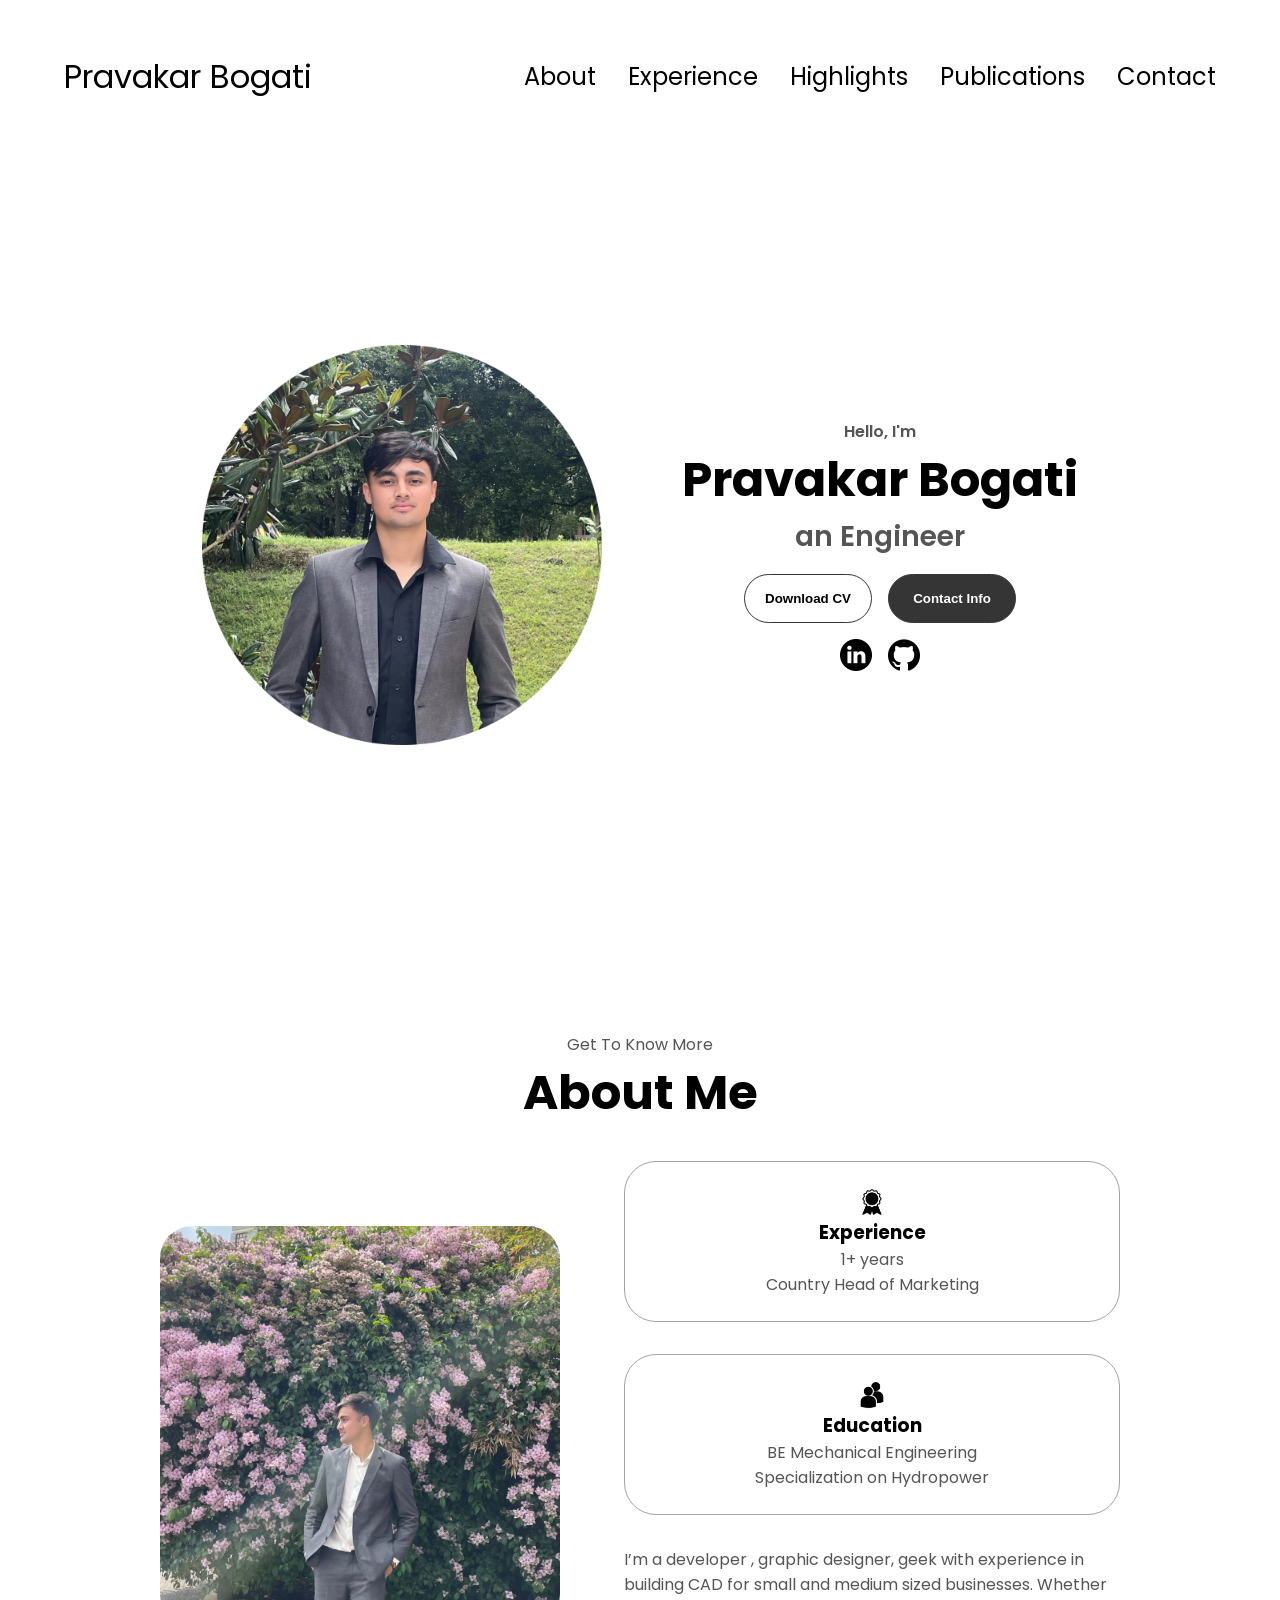
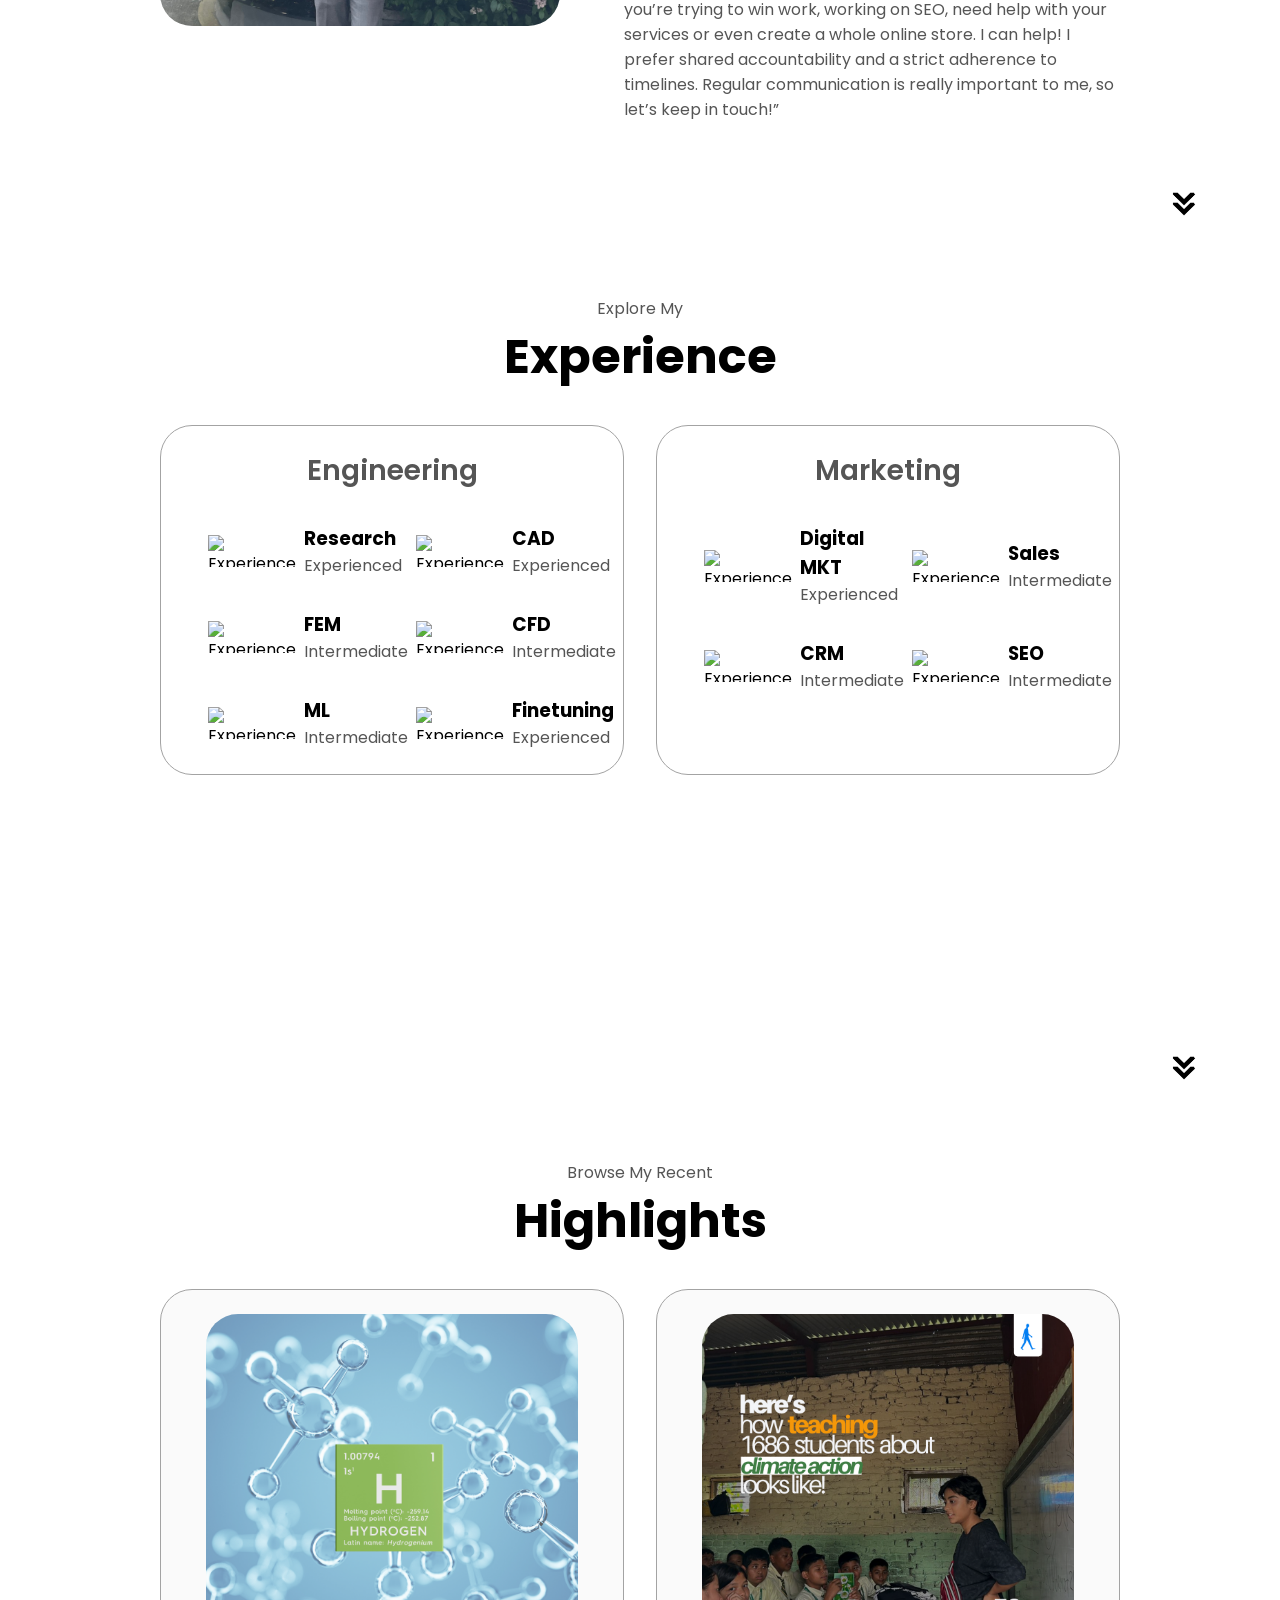
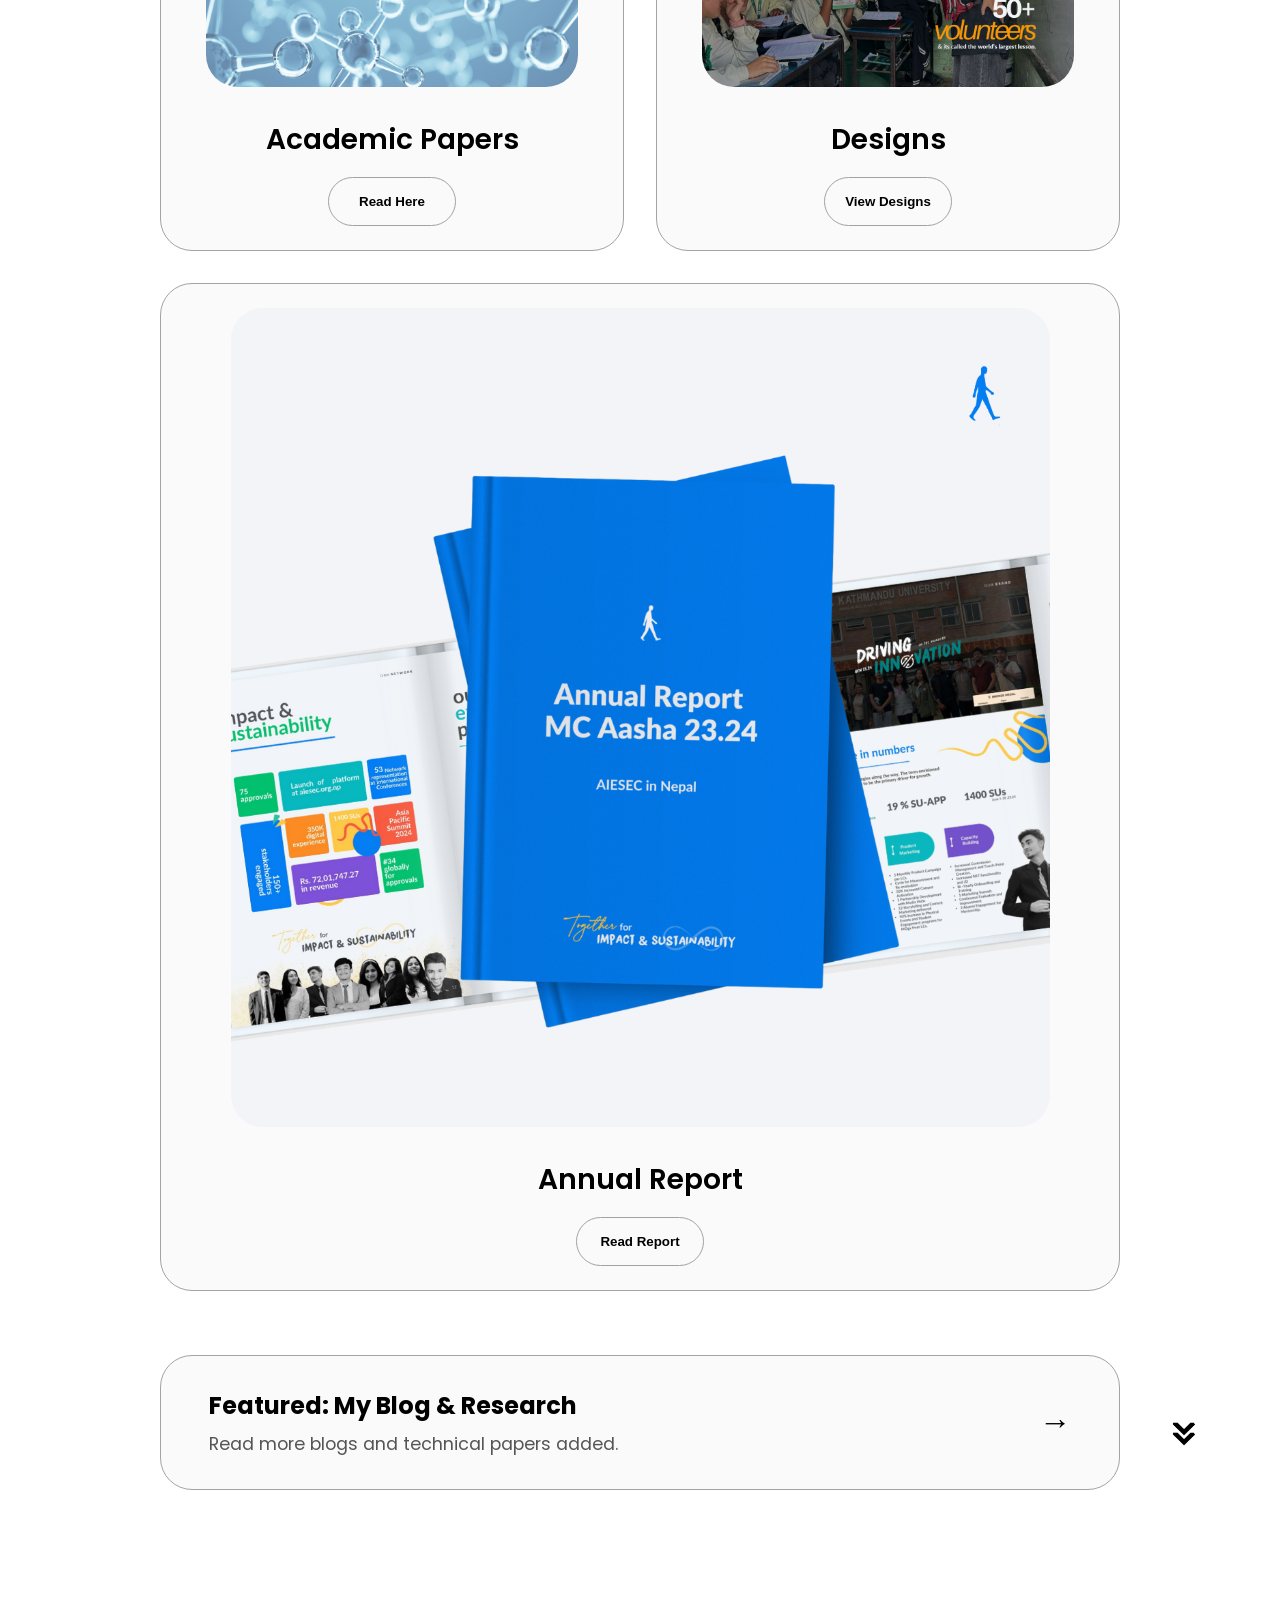
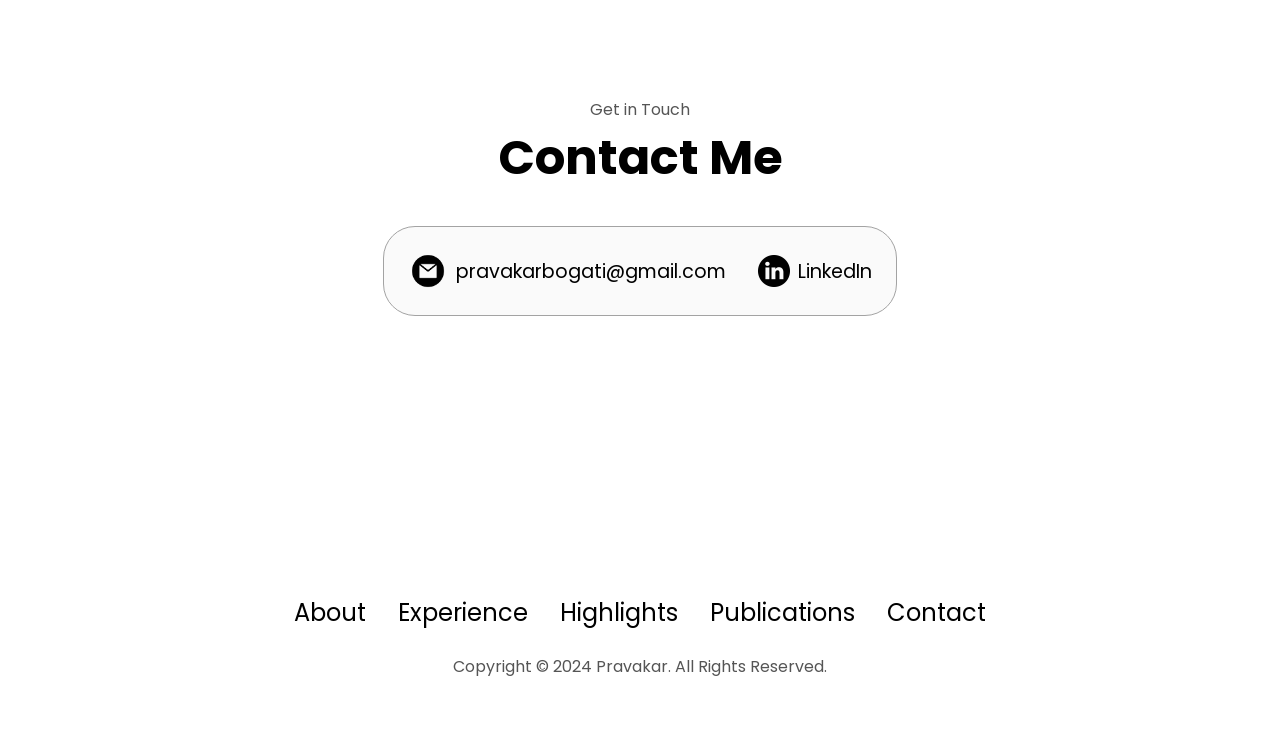
==== commit 34e5a3c0: "v24" ====
--- a/index.html
+++ b/index.html
@@ -17,7 +17,7 @@
           <li><a href="#about">About</a></li>
           <li><a href="#experience">Experience</a></li>
           <li><a href="#highlights">Highlights</a></li>
-          <li><a href="publications.html">Publications</a></li>
+          <li><a href="/publications">Publications</a></li>
           <li><a href="#contact">Contact</a></li>
         </ul>
       </div>
@@ -34,7 +34,7 @@
           <li><a href="#about" onclick="toggleMenu()">About</a></li>
           <li><a href="#experience" onclick="toggleMenu()">Experience</a></li>
           <li><a href="#highlights" onclick="toggleMenu()">Highlights</a></li>
-          <li><a href="publications.html" onclick="toggleMenu()">Publications</a></li>
+          <li><a href="/publications" onclick="toggleMenu()">Publications</a></li>
           <li><a href="#contact" onclick="toggleMenu()">Contact</a></li>
         </div>
       </div>
@@ -275,7 +275,7 @@
             <div class="btn-container">
               <button
                 class="btn btn-color-2 project-btn"
-                onclick="location.href='publications.html'"
+                onclick="navigate('/publications')"
               >
                 Read Here
               </button>
@@ -311,7 +311,7 @@
             <div class="btn-container">
               <button
                 class="btn btn-color-2 project-btn"
-                onclick="location.href='paper.html?id=annual-report'"
+                onclick="navigate('/paper?id=annual-report')"
               >
                 Read Report
               </button>
@@ -319,7 +319,7 @@
           </div>
         </div>
 
-        <div class="pinned-blog-container" onclick="location.href='publications.html'">
+        <div class="pinned-blog-container" onclick="navigate('/publications')">
           <div class="pinned-blog-text">
             <h3>Featured: My Blog & Research</h3>
             <p>Read more blogs and technical papers added.</p>
@@ -345,7 +345,7 @@
             alt="Email icon"
             class="icon contact-icon email-icon"
           />
-          <p><a href="mailto:gmail.com">pravakarbogati@gmail.com</a></p>
+          <p><a href="mailto:pravakarbogati@gmail.com">pravakarbogati@gmail.com</a></p>
         </div>
         <div class="contact-info-container">
           <img
@@ -364,7 +364,7 @@
             <li><a href="#about">About</a></li>
             <li><a href="#experience">Experience</a></li>
             <li><a href="#highlights">Highlights</a></li>
-            <li><a href="publications.html">Publications</a></li>
+            <li><a href="/publications">Publications</a></li>
             <li><a href="#contact">Contact</a></li>
           </ul>
         </div>
--- a/style.css
+++ b/style.css
@@ -158,10 +158,10 @@
 
 section {
   padding-top: 4vh;
-  height: 96vh;
+  min-height: 96vh;
+  height: auto;
   margin: 0 10rem;
   box-sizing: border-box;
-  min-height: fit-content;
 }
 
 .section-container {
@@ -461,7 +461,8 @@
   display: flex;
   justify-content: center;
   flex-direction: column;
-  height: 70vh;
+  min-height: 70vh;
+  height: auto;
 }
 
 .contact-info-upper-container {
@@ -498,8 +499,20 @@
 /* FOOTER SECTION */
 
 footer {
-  height: 26vh;
+  min-height: 26vh;
+  height: auto;
   margin: 0 1rem;
+  display: flex;
+  flex-direction: column;
+  justify-content: center;
+  align-items: center;
+}
+
+footer nav {
+  height: auto;
+  margin-bottom: 1.5rem;
+  width: 100%;
+  justify-content: center;
 }
 
 footer p {
--- a/mediaqueries.css
+++ b/mediaqueries.css
@@ -1,6 +1,7 @@
 @media screen and (max-width: 1400px) {
     #profile {
-      height: 83vh;
+      min-height: 83vh;
+      height: auto;
       margin-bottom: 6rem;
     }
     .about-containers {
@@ -32,10 +33,12 @@
     }
     section,
     .section-container {
-      height: fit-content;
+      height: auto;
+      min-height: auto;
     }
     section {
       margin: 0 5%;
+      margin-bottom: 6rem;
     }
     .section__pic-container {
       width: 275px;
@@ -50,14 +53,17 @@
   @media screen and (max-width: 600px) {
     #contact,
     footer {
-      height: 40vh;
+      min-height: 40vh;
+      height: auto;
     }
     #profile {
-      height: 83vh;
+      min-height: 83vh;
+      height: auto;
       margin-bottom: 0;
     }
     article {
       font-size: 1rem;
+      width: auto;
     }
     footer nav {
       height: fit-content;
@@ -119,6 +125,10 @@
     .text-container {
       text-align: justify;
     }
+    #experience .article-container {
+      gap: 1rem;
+      justify-content: center;
+    }
     
     /* RESEARCH SECTION MOBILE */
     .research-list {
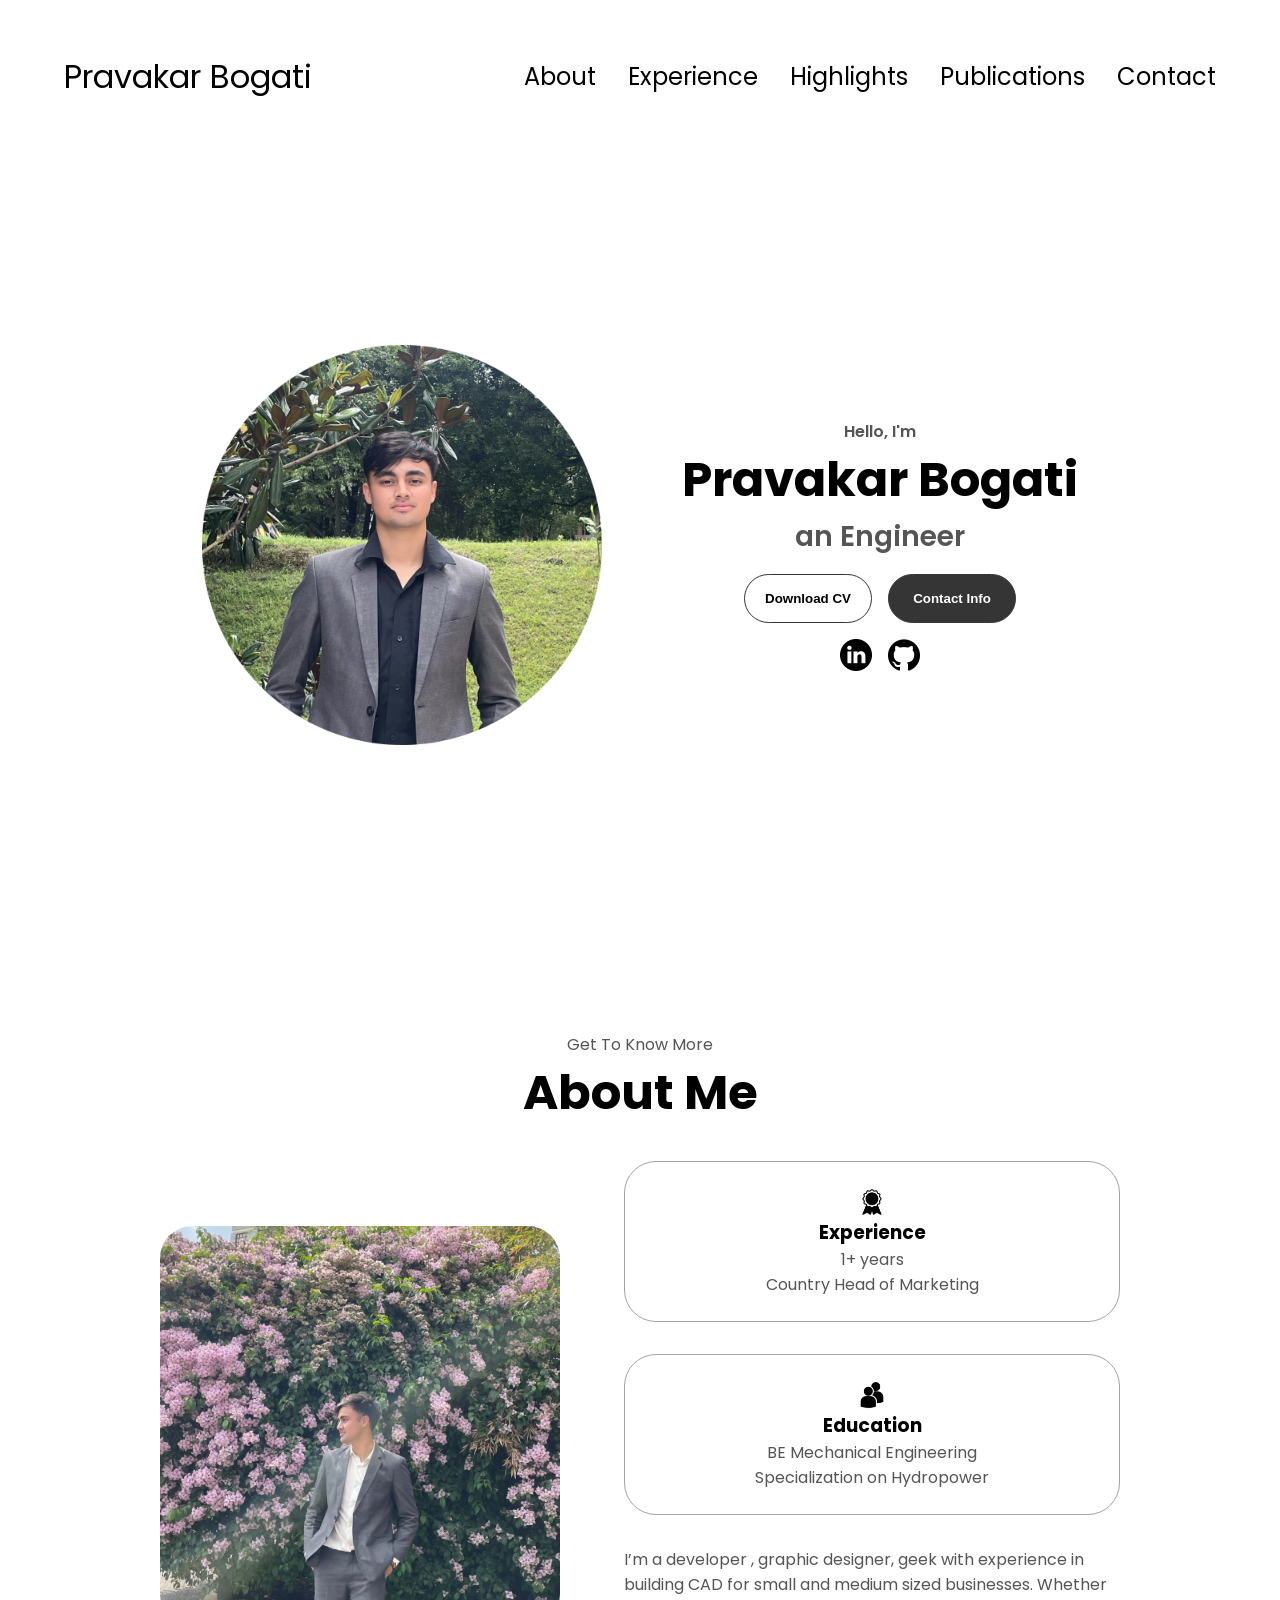
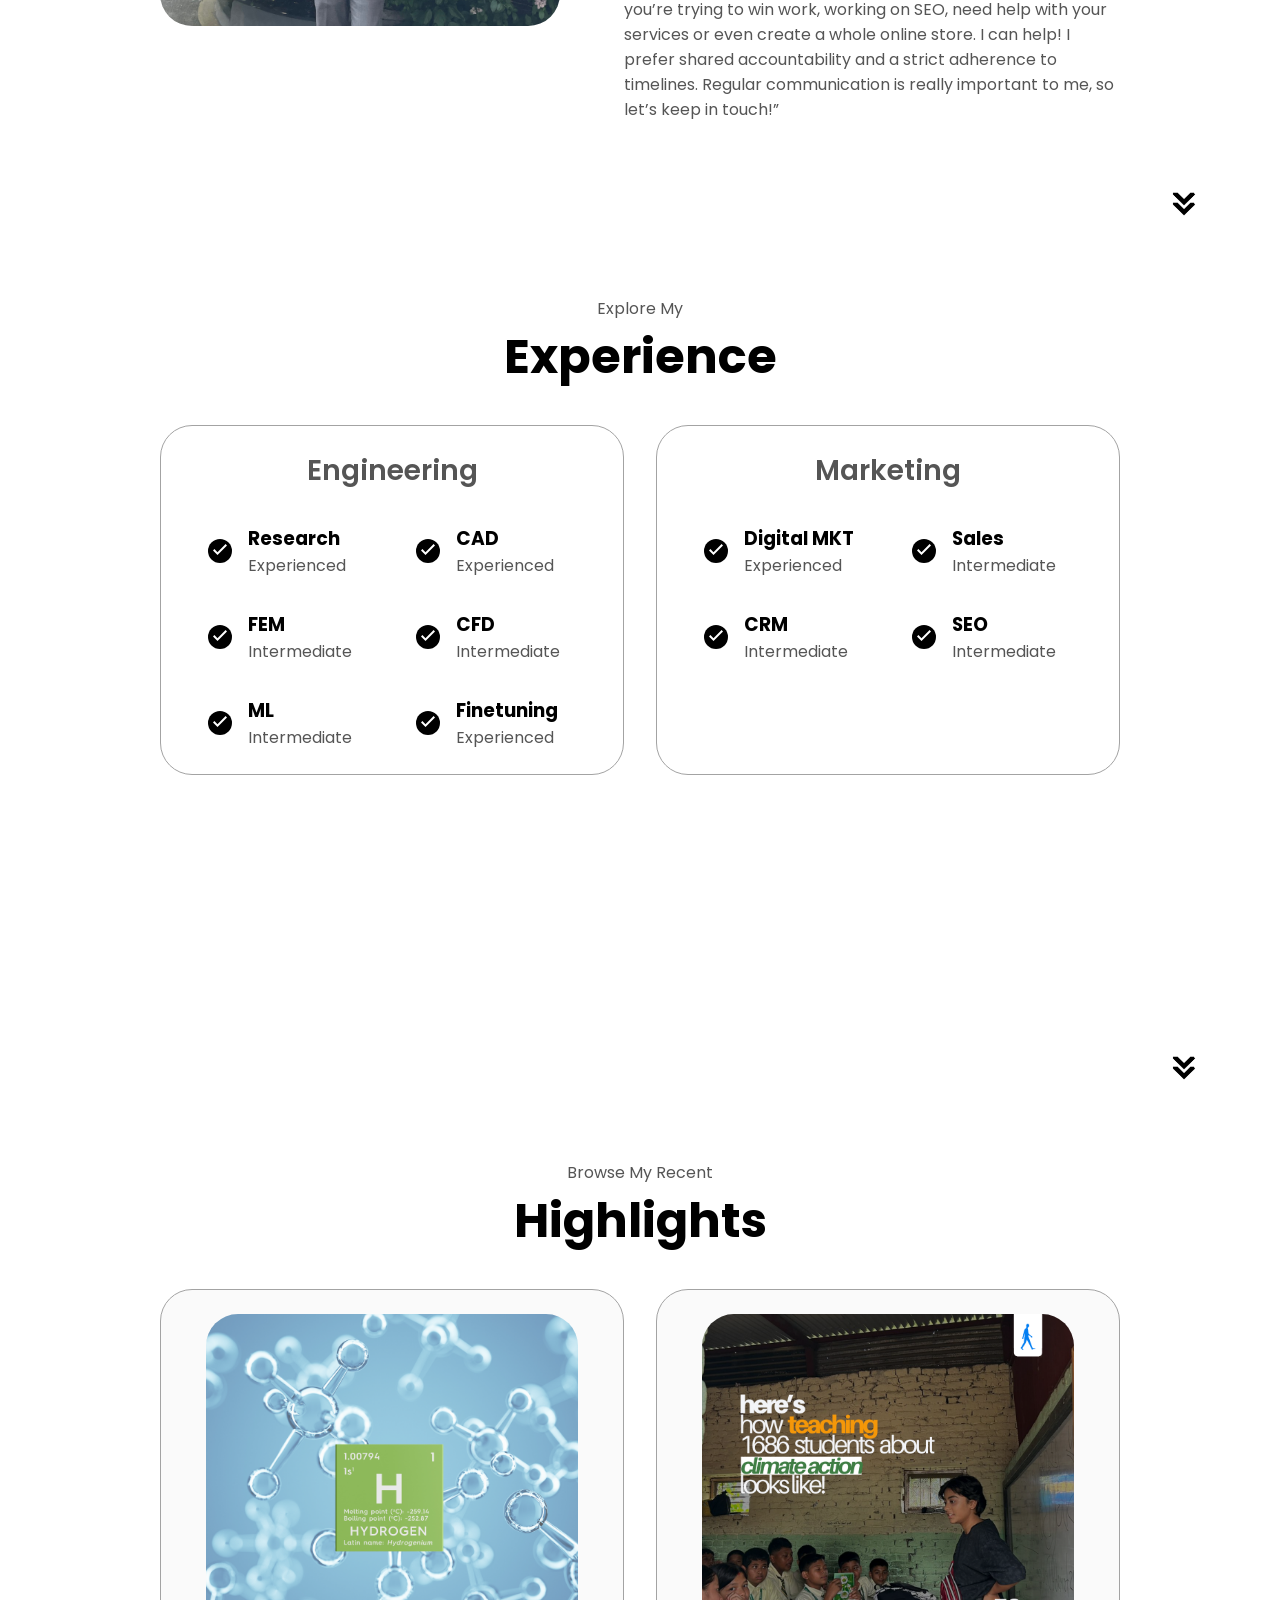
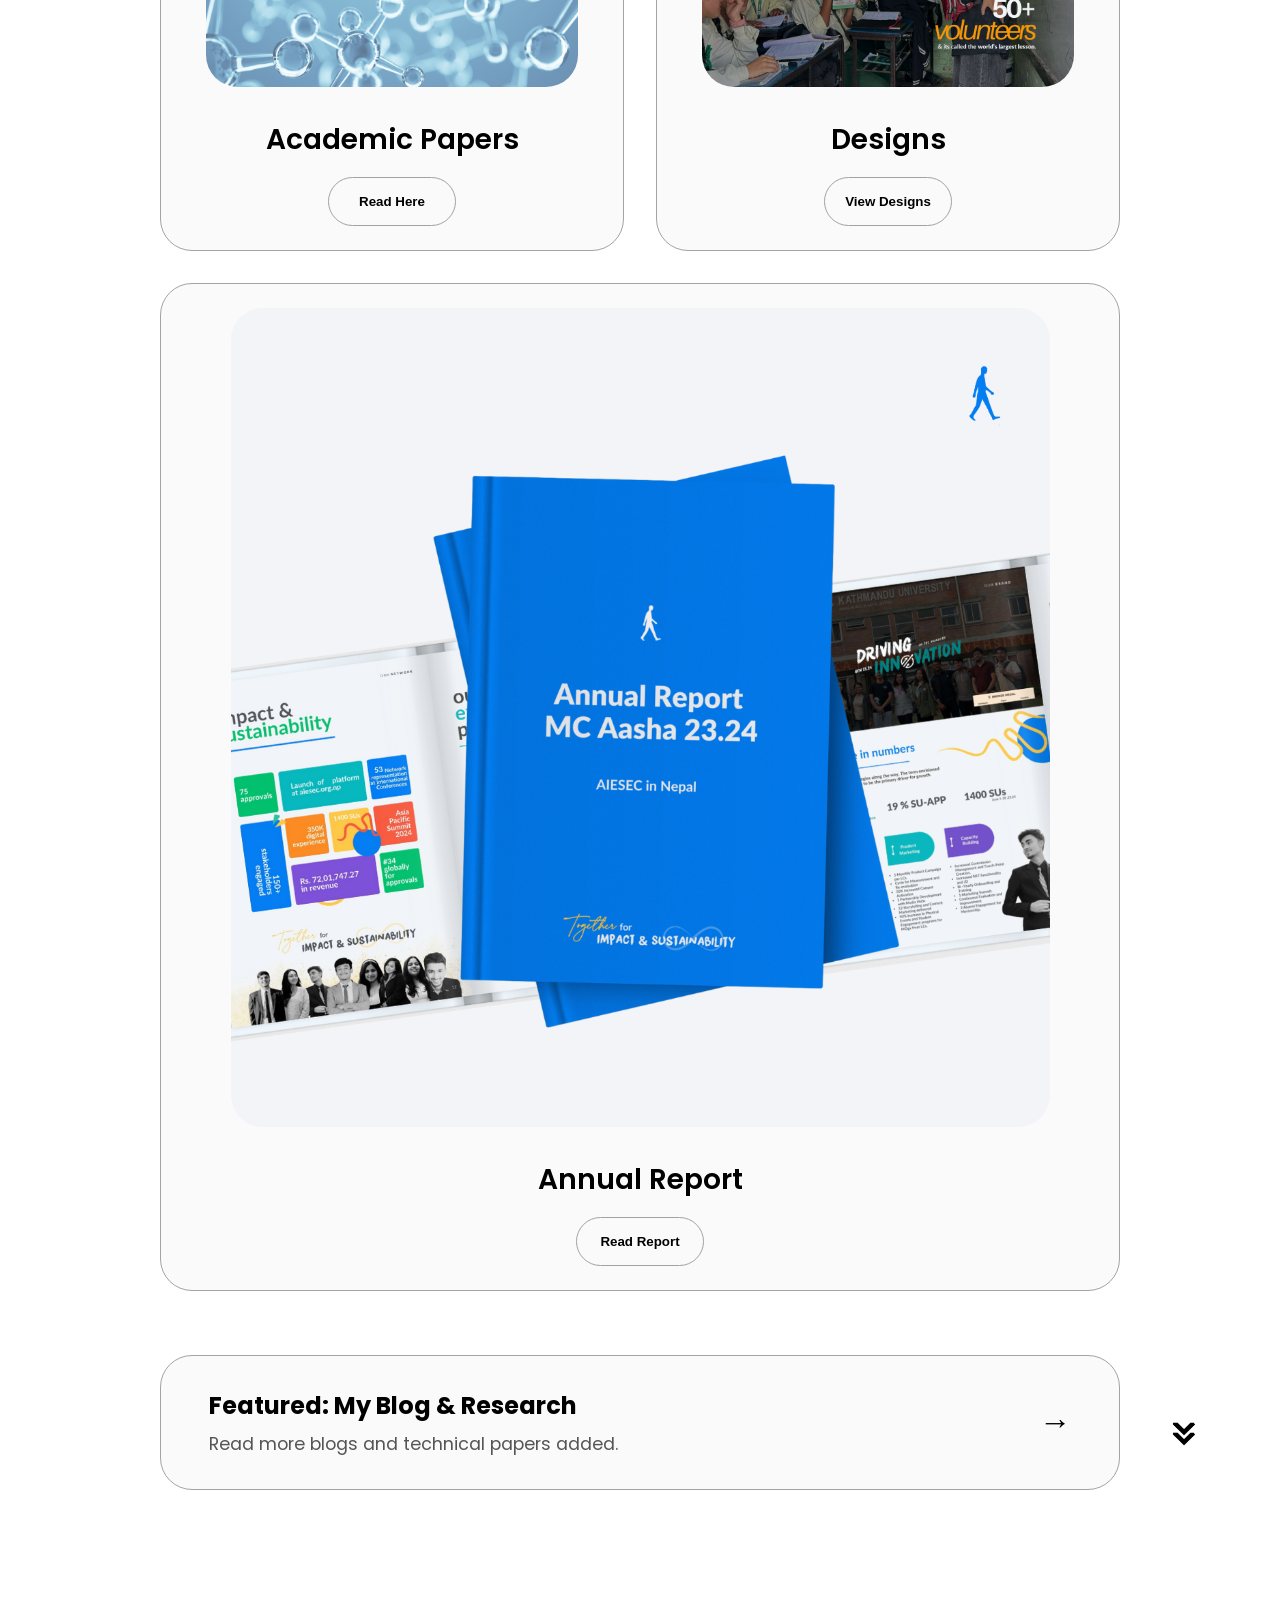
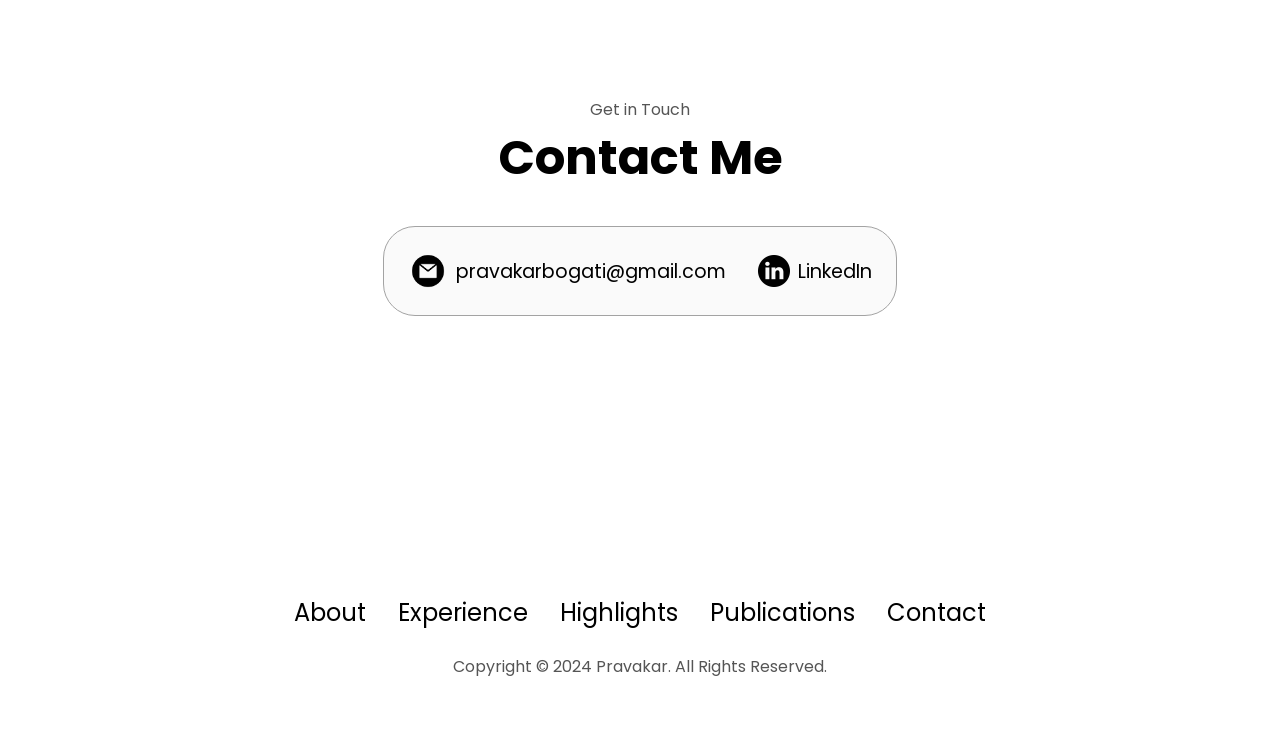
==== commit 6472872a: "v236" ====
--- a/index.html
+++ b/index.html
@@ -132,66 +132,60 @@
             <h2 class="experience-sub-title">Engineering</h2>
             <div class="article-container">
               <article>
-                <img
-                  src="./assets/logos/checkmark.png"
-                  alt="Experience icon"
-                  class="icon"
-                />
+                <svg class="icon checkmark" viewBox="0 0 24 24" xmlns="http://www.w3.org/2000/svg">
+                  <circle cx="12" cy="12" r="12" fill="black"/>
+                  <path d="M9.5 16L5 11.5L6.4 10.1L9.5 13.2L17.6 5.1L19 6.5L9.5 16Z" fill="white"/>
+                </svg>
                 <div>
                   <h3>Research</h3>
                   <p>Experienced</p>
                 </div>
               </article>
               <article>
-                <img
-                  src="./assets/logos/checkmark.png"
-                  alt="Experience icon"
-                  class="icon"
-                />
+                <svg class="icon checkmark" viewBox="0 0 24 24" xmlns="http://www.w3.org/2000/svg">
+                  <circle cx="12" cy="12" r="12" fill="black"/>
+                  <path d="M9.5 16L5 11.5L6.4 10.1L9.5 13.2L17.6 5.1L19 6.5L9.5 16Z" fill="white"/>
+                </svg>
                 <div>
                   <h3>CAD</h3>
                   <p>Experienced</p>
                 </div>
               </article>
               <article>
-                <img
-                  src="./assets/logos/checkmark.png"
-                  alt="Experience icon"
-                  class="icon"
-                />
+                <svg class="icon checkmark" viewBox="0 0 24 24" xmlns="http://www.w3.org/2000/svg">
+                  <circle cx="12" cy="12" r="12" fill="black"/>
+                  <path d="M9.5 16L5 11.5L6.4 10.1L9.5 13.2L17.6 5.1L19 6.5L9.5 16Z" fill="white"/>
+                </svg>
                 <div>
                   <h3>FEM</h3>
                   <p>Intermediate</p>
                 </div>
               </article>
               <article>
-                <img
-                  src="./assets/logos/checkmark.png"
-                  alt="Experience icon"
-                  class="icon"
-                />
+                <svg class="icon checkmark" viewBox="0 0 24 24" xmlns="http://www.w3.org/2000/svg">
+                  <circle cx="12" cy="12" r="12" fill="black"/>
+                  <path d="M9.5 16L5 11.5L6.4 10.1L9.5 13.2L17.6 5.1L19 6.5L9.5 16Z" fill="white"/>
+                </svg>
                 <div>
                   <h3>CFD</h3>
                   <p>Intermediate</p>
                 </div>
               </article>
               <article>
-                <img
-                  src="./assets/logos/checkmark.png"
-                  alt="Experience icon"
-                  class="icon"
-                />
+                <svg class="icon checkmark" viewBox="0 0 24 24" xmlns="http://www.w3.org/2000/svg">
+                  <circle cx="12" cy="12" r="12" fill="black"/>
+                  <path d="M9.5 16L5 11.5L6.4 10.1L9.5 13.2L17.6 5.1L19 6.5L9.5 16Z" fill="white"/>
+                </svg>
                 <div>
                   <h3>ML</h3>
                   <p>Intermediate</p>
                 </div>
               </article>
               <article>
-                <img
-                  src="./assets/logos/checkmark.png"
-                  alt="Experience icon"
-                  class="icon"
-                />
+                <svg class="icon checkmark" viewBox="0 0 24 24" xmlns="http://www.w3.org/2000/svg">
+                  <circle cx="12" cy="12" r="12" fill="black"/>
+                  <path d="M9.5 16L5 11.5L6.4 10.1L9.5 13.2L17.6 5.1L19 6.5L9.5 16Z" fill="white"/>
+                </svg>
                 <div>
                   <h3>Finetuning</h3>
                   <p>Experienced</p>
@@ -203,44 +197,40 @@
             <h2 class="experience-sub-title">Marketing</h2>
             <div class="article-container">
               <article>
-                <img
-                  src="./assets/logos/checkmark.png"
-                  alt="Experience icon"
-                  class="icon"
-                />
+                <svg class="icon checkmark" viewBox="0 0 24 24" xmlns="http://www.w3.org/2000/svg">
+                  <circle cx="12" cy="12" r="12" fill="black"/>
+                  <path d="M9.5 16L5 11.5L6.4 10.1L9.5 13.2L17.6 5.1L19 6.5L9.5 16Z" fill="white"/>
+                </svg>
                 <div>
                   <h3>Digital MKT</h3>
                   <p>Experienced</p>
                 </div>
               </article>
               <article>
-                <img
-                  src="./assets/logos/checkmark.png"
-                  alt="Experience icon"
-                  class="icon"
-                />
+                <svg class="icon checkmark" viewBox="0 0 24 24" xmlns="http://www.w3.org/2000/svg">
+                  <circle cx="12" cy="12" r="12" fill="black"/>
+                  <path d="M9.5 16L5 11.5L6.4 10.1L9.5 13.2L17.6 5.1L19 6.5L9.5 16Z" fill="white"/>
+                </svg>
                 <div>
                   <h3>Sales</h3>
                   <p>Intermediate</p>
                 </div>
               </article>
               <article>
-                <img
-                  src="./assets/logos/checkmark.png"
-                  alt="Experience icon"
-                  class="icon"
-                />
+                <svg class="icon checkmark" viewBox="0 0 24 24" xmlns="http://www.w3.org/2000/svg">
+                  <circle cx="12" cy="12" r="12" fill="black"/>
+                  <path d="M9.5 16L5 11.5L6.4 10.1L9.5 13.2L17.6 5.1L19 6.5L9.5 16Z" fill="white"/>
+                </svg>
                 <div>
                   <h3>CRM</h3>
                   <p>Intermediate</p>
                 </div>
               </article>
               <article>
-                <img
-                  src="./assets/logos/checkmark.png"
-                  alt="Experience icon"
-                  class="icon"
-                />
+                <svg class="icon checkmark" viewBox="0 0 24 24" xmlns="http://www.w3.org/2000/svg">
+                  <circle cx="12" cy="12" r="12" fill="black"/>
+                  <path d="M9.5 16L5 11.5L6.4 10.1L9.5 13.2L17.6 5.1L19 6.5L9.5 16Z" fill="white"/>
+                </svg>
                 <div>
                   <h3>SEO</h3>
                   <p>Intermediate</p>
--- a/style.css
+++ b/style.css
@@ -370,11 +370,14 @@
   display: flex;
   width: 10rem;
   align-items: center;
-  gap: 0.5rem;
+  gap: 1rem; /* Increased gap slightly for better spacing */
 }
 
 article .icon {
   cursor: default;
+  width: 1.5rem; /* Reduced from 2rem */
+  height: 1.5rem; /* Reduced from 2rem */
+  flex-shrink: 0; /* Prevents the icon from shrinking on smaller screens */
 }
 
 /* Highlights SECTION */
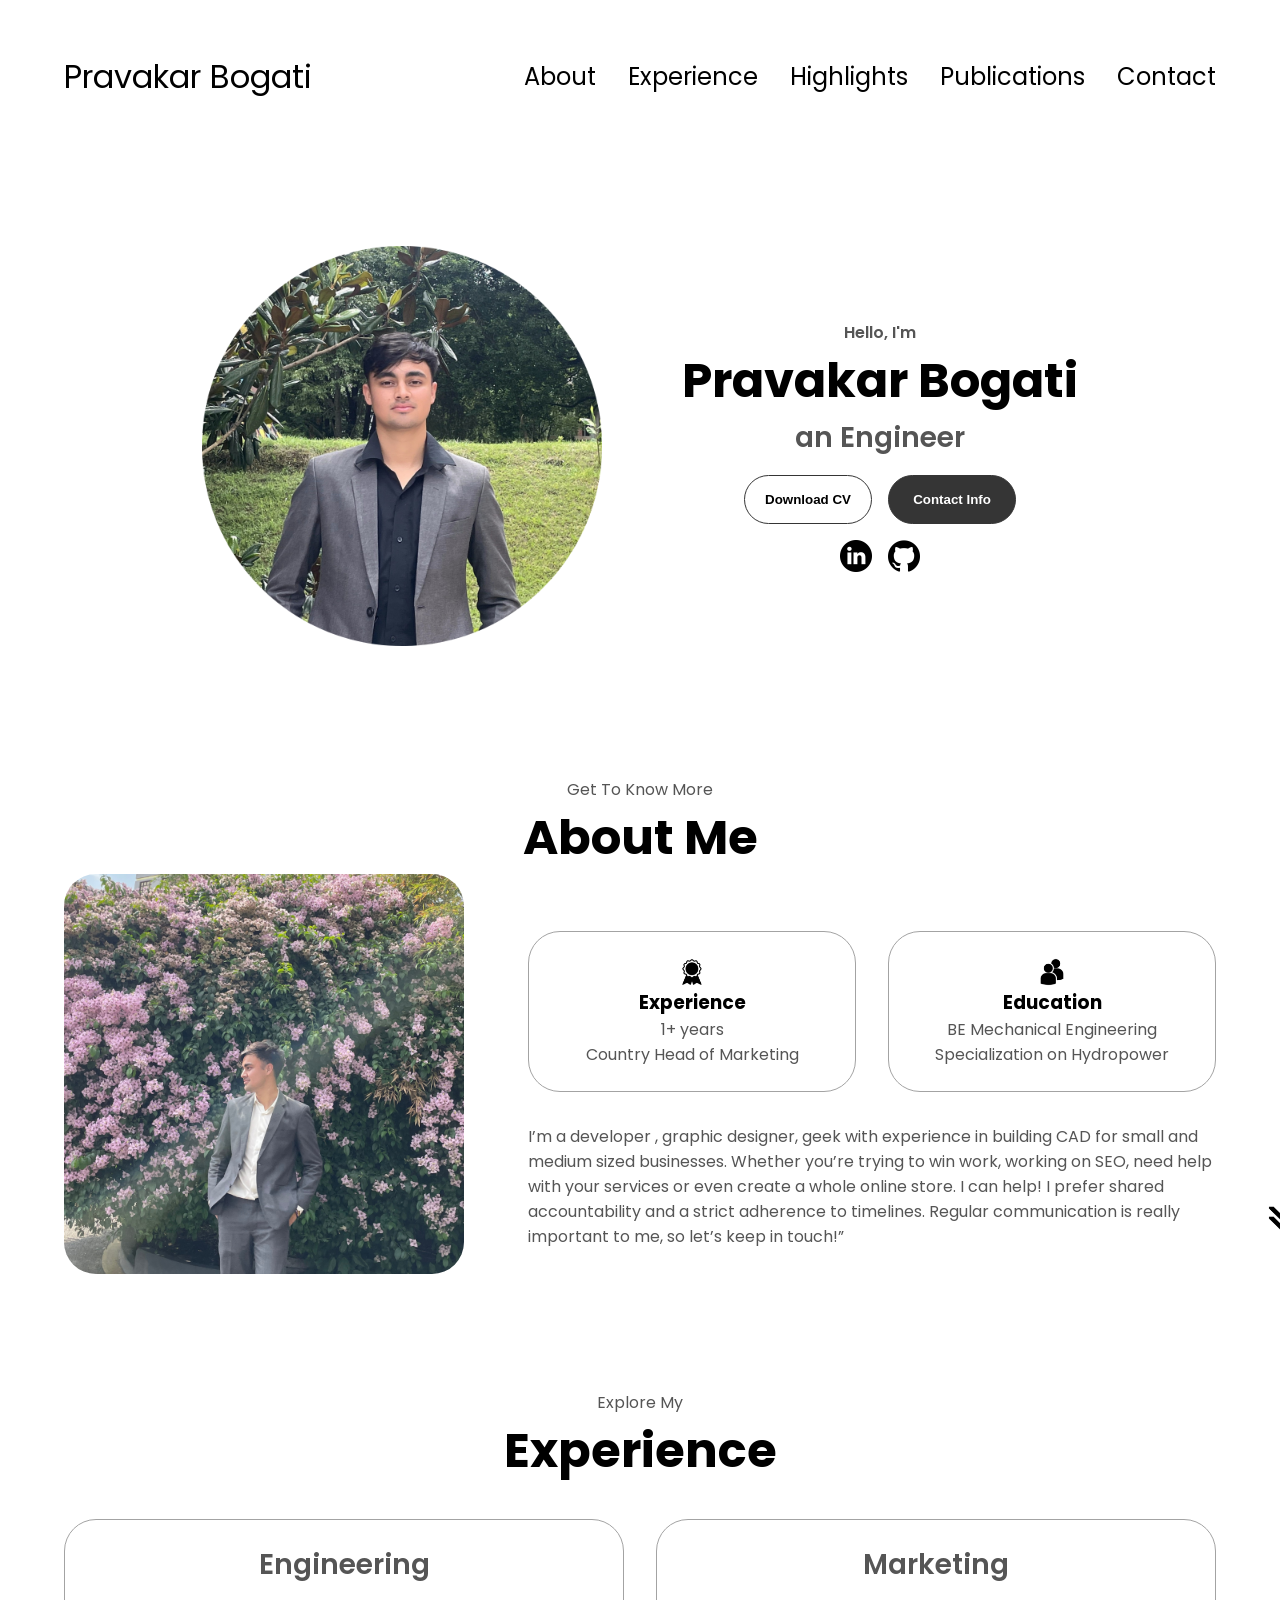
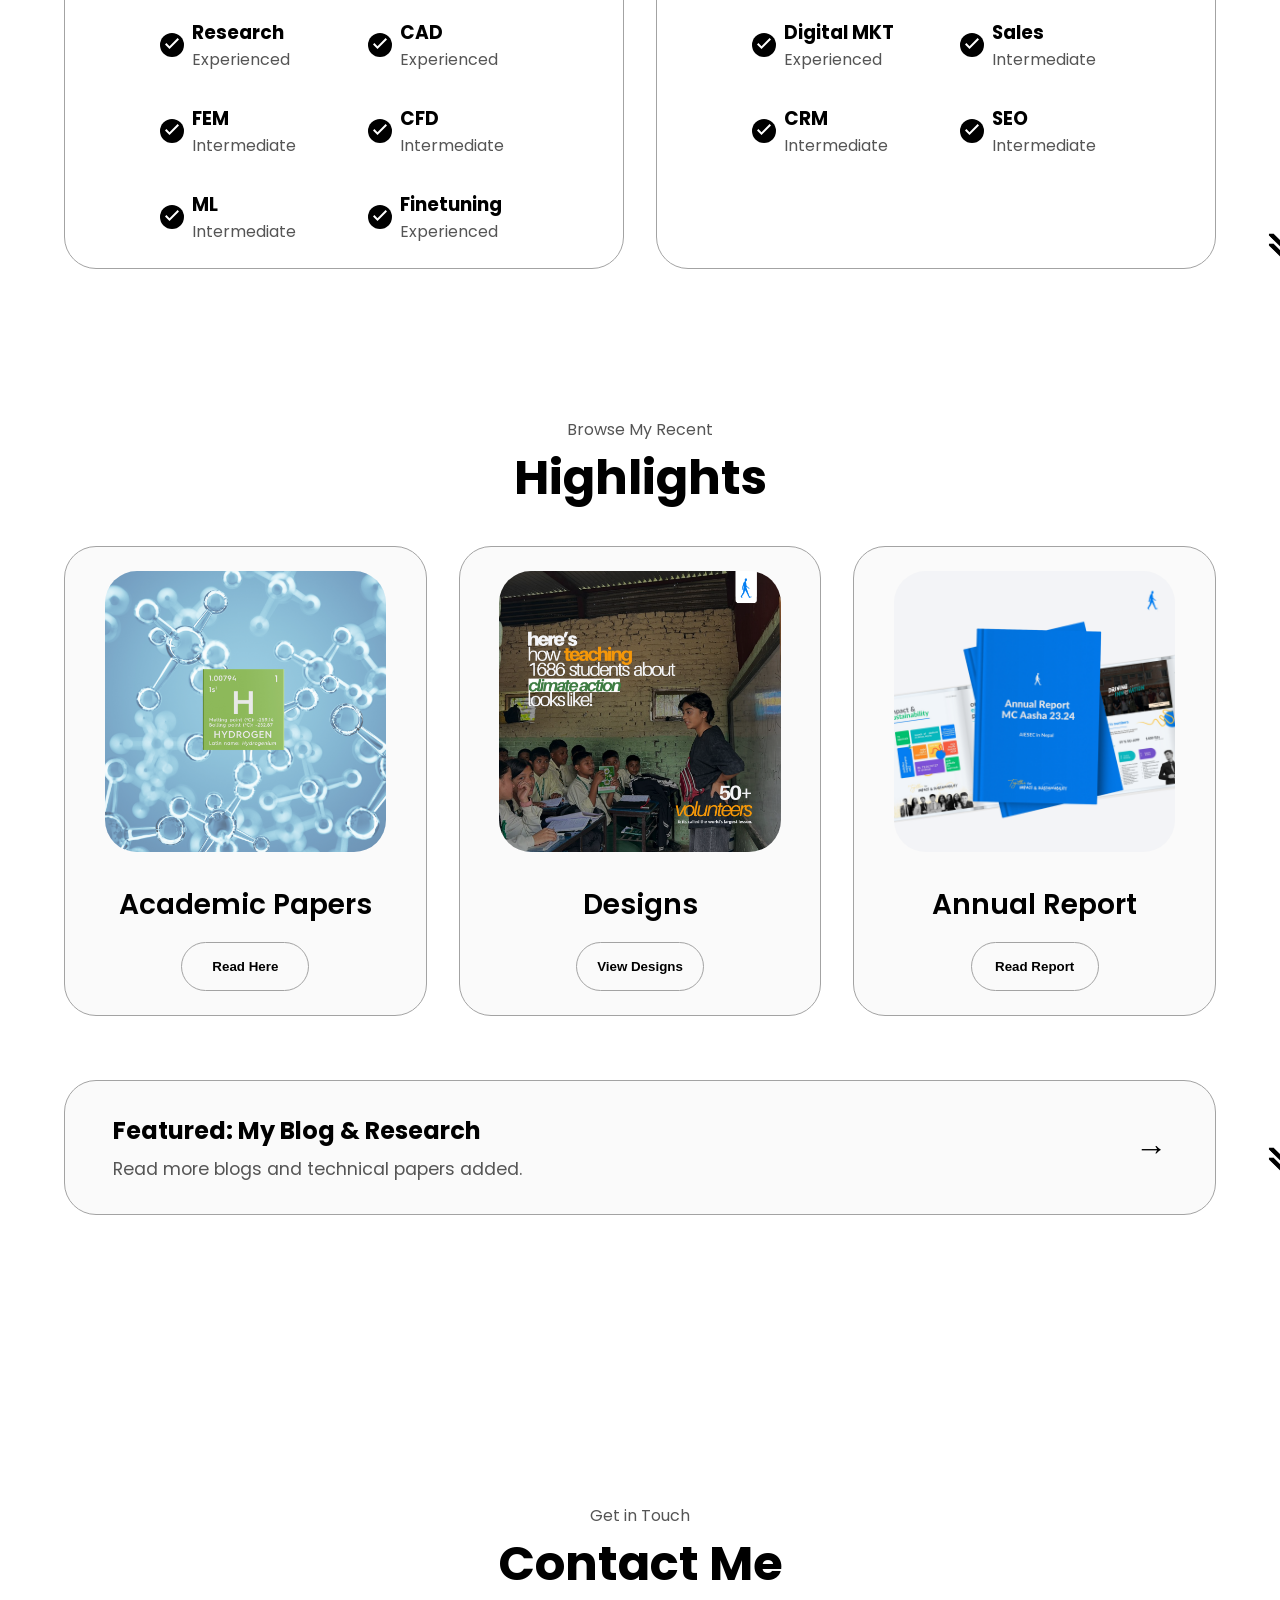
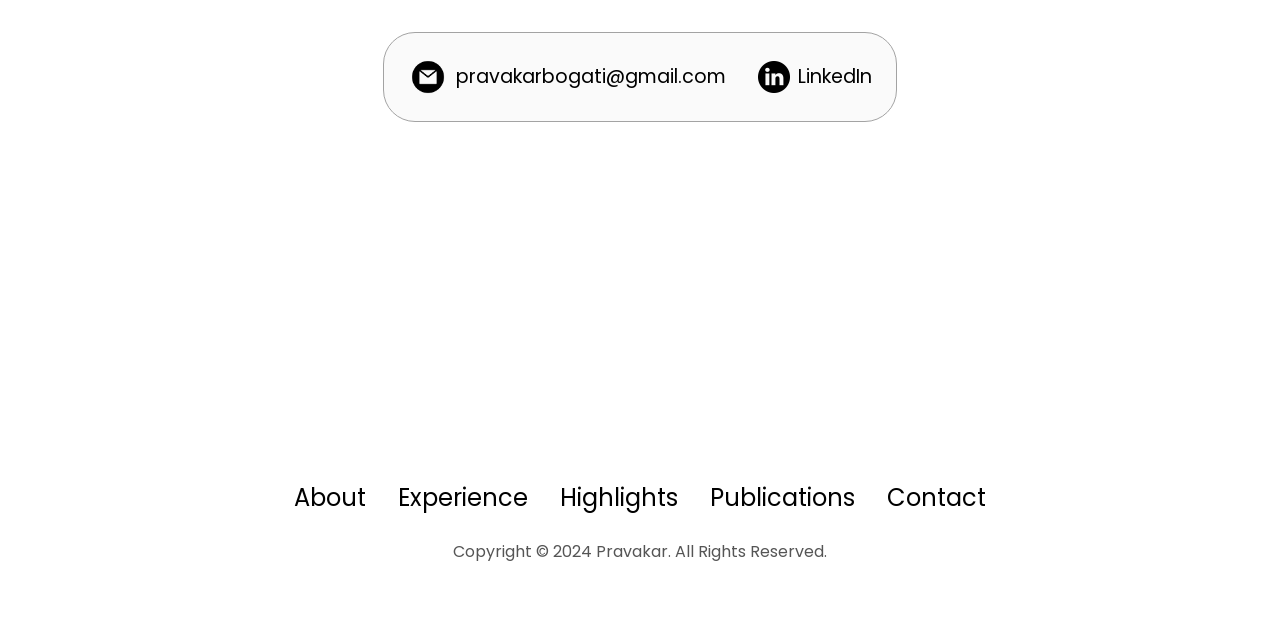
==== commit 495db2ae: "Fix highlight arrow scrolling navigation" ====
--- a/index.html
+++ b/index.html
@@ -244,7 +244,7 @@
         src="./assets/logos/arrow.png"
         alt="Arrow icon"
         class="icon arrow"
-        onclick="location.href='./highlights'"
+        onclick="location.href='./#highlights'"
       />
     </section>
     <section id="highlights">
--- a/style.css
+++ b/style.css
@@ -43,7 +43,7 @@
 .nav-links {
   gap: 2rem;
   list-style: none;
-  font-size: 1.5rem;
+  font-size: clamp(1rem, 2vw, 1.5rem);
 }
 
 a {
@@ -60,7 +60,7 @@
 }
 
 .logo {
-  font-size: 2rem;
+  font-size: clamp(1.5rem, 3vw, 2rem);
 }
 
 .logo a {
@@ -158,9 +158,8 @@
 
 section {
   padding-top: 4vh;
-  min-height: 96vh;
-  height: auto;
-  margin: 0 10rem;
+  height: fit-content;
+  margin: 0 5vw 5rem 5vw;
   box-sizing: border-box;
 }
 
@@ -174,7 +173,8 @@
   display: flex;
   justify-content: center;
   gap: 5rem;
-  height: 80vh;
+  min-height: 60vh;
+  padding-top: 5vh;
 }
 
 .section__pic-container {
@@ -198,12 +198,12 @@
 }
 
 .section__text__p2 {
-  font-size: 1.75rem;
+  font-size: clamp(1.2rem, 3vw, 1.75rem);
   margin-bottom: 1rem;
 }
 
 .title {
-  font-size: 3rem;
+  font-size: clamp(2rem, 5vw, 3rem);
   text-align: center;
 }
 
@@ -308,8 +308,8 @@
 
 .details-container {
   padding: 1.5rem;
-  flex: 1;
-  min-width: 250px;
+  flex: 1; /* Allow it to flex naturally without a large base width */
+  min-width: 250px; /* Let it wrap if the screen gets too small for 250px */
   background: white;
   border-radius: 2rem;
   border: rgb(53, 53, 53) 0.1rem solid;
@@ -339,7 +339,7 @@
 .experience-sub-title {
   color: rgb(85, 85, 85);
   font-weight: 600;
-  font-size: 1.75rem;
+  font-size: clamp(1.2rem, 3vw, 1.75rem);
   margin-bottom: 2rem;
 }
 
@@ -370,7 +370,7 @@
   display: flex;
   width: 10rem;
   align-items: center;
-  gap: 1rem; /* Increased gap slightly for better spacing */
+  gap: 0.5rem; /* Reverting gap to original so it takes less space */
 }
 
 article .icon {
@@ -443,18 +443,18 @@
 }
 
 .pinned-blog-text h3 {
-  font-size: 1.5rem;
+  font-size: clamp(1.2rem, 2vw, 1.5rem);
   margin-bottom: 0.5rem;
 }
 
 .pinned-blog-text p {
   color: rgb(85, 85, 85);
-  font-size: 1.1rem;
+  font-size: clamp(0.9rem, 1.5vw, 1.1rem);
   transition: color 300ms ease;
 }
 
 .pinned-blog-arrow {
-  font-size: 2rem;
+  font-size: clamp(1.5rem, 3vw, 2rem);
   font-weight: bold;
 }
 
--- a/mediaqueries.css
+++ b/mediaqueries.css
@@ -1,8 +1,8 @@
 @media screen and (max-width: 1400px) {
     #profile {
-      min-height: 83vh;
+      min-height: 60vh;
       height: auto;
-      margin-bottom: 6rem;
+      margin-bottom: 3rem;
     }
     .about-containers {
       flex-wrap: wrap;
@@ -38,7 +38,7 @@
     }
     section {
       margin: 0 5%;
-      margin-bottom: 6rem;
+      margin-bottom: 3rem;
     }
     .section__pic-container {
       width: 275px;
@@ -57,7 +57,7 @@
       height: auto;
     }
     #profile {
-      min-height: 83vh;
+      min-height: 60vh;
       height: auto;
       margin-bottom: 0;
     }
@@ -98,13 +98,13 @@
     }
     .contact-info-container p,
     .nav-links li a {
-      font-size: 1rem;
+      /* font-size handled by clamp */
     }
     .experience-sub-title {
-      font-size: 1.25rem;
+      /* font-size handled by clamp */
     }
     .logo {
-      font-size: 1.5rem;
+      /* font-size handled by clamp */
     }
     .nav-links {
       flex-direction: column;
@@ -117,10 +117,10 @@
       justify-content: center;
     }
     .section__text__p2 {
-      font-size: 1.25rem;
+      /* font-size handled by clamp */
     }
     .title {
-      font-size: 2rem;
+      /* font-size handled by clamp */
     }
     .text-container {
       text-align: justify;
@@ -128,6 +128,7 @@
     #experience .article-container {
       gap: 1rem;
       justify-content: center;
+      grid-template-columns: 1fr; /* Stack columns on smaller screens */
     }
     
     /* RESEARCH SECTION MOBILE */
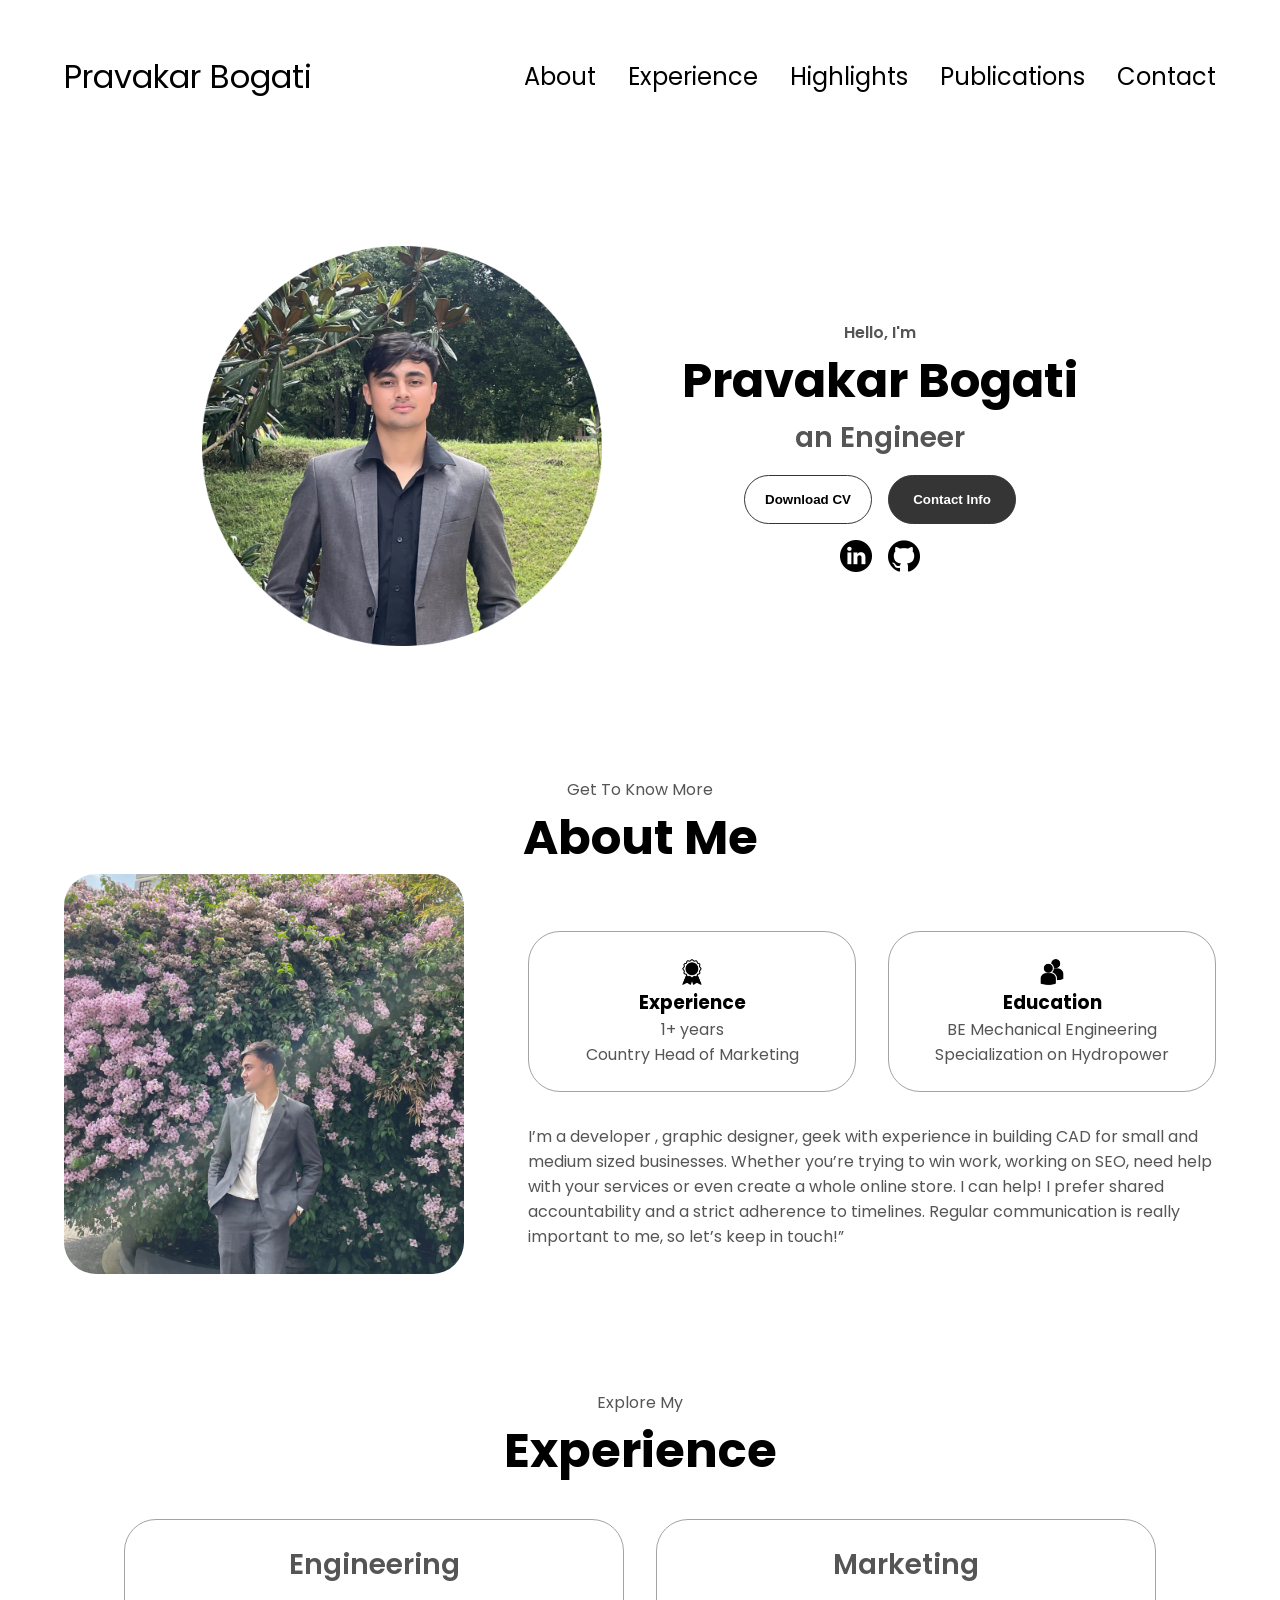
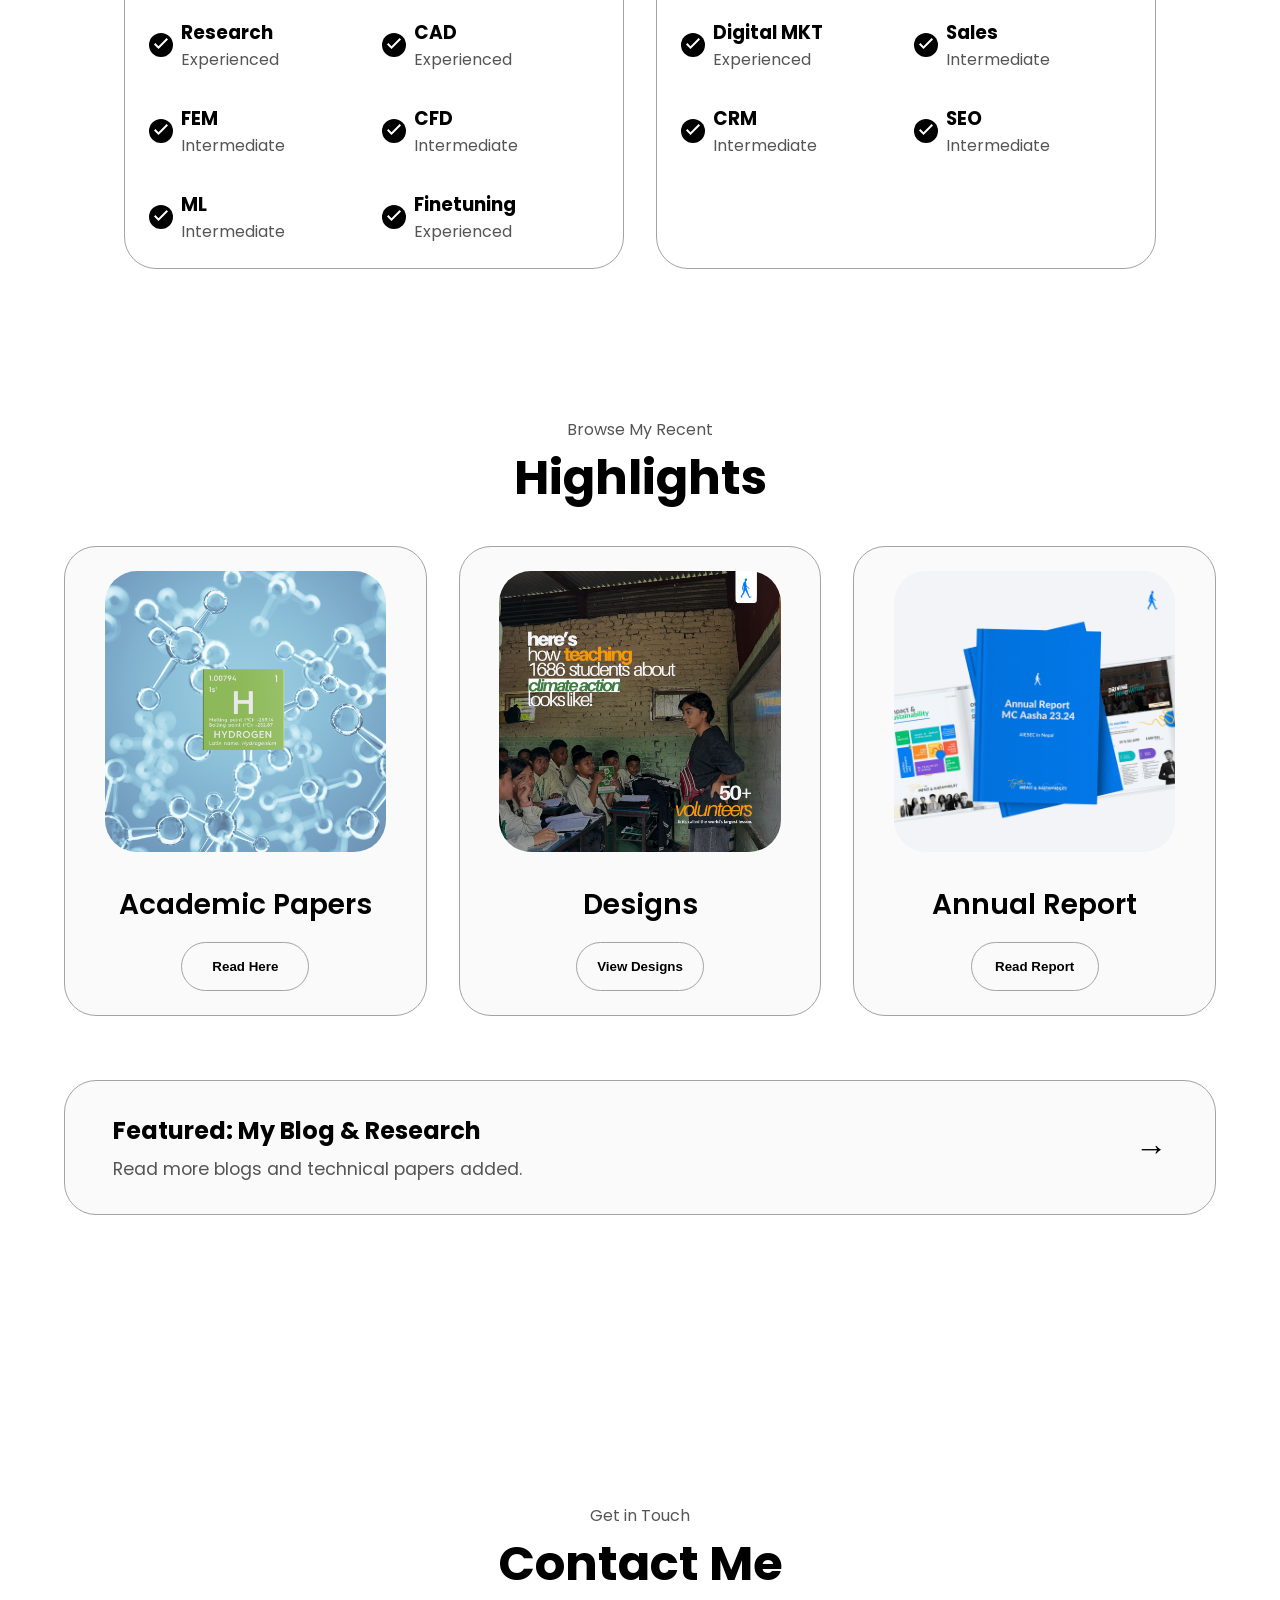
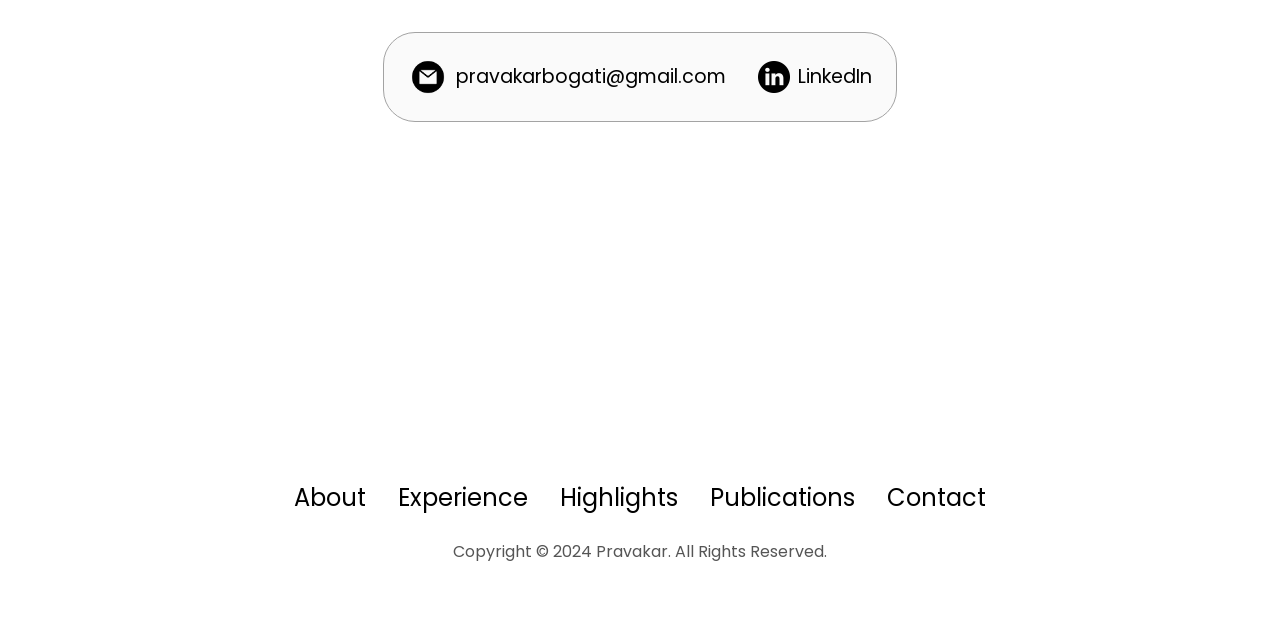
==== commit e53c3733: "Remove scroll arrows from sections" ====
--- a/index.html
+++ b/index.html
@@ -116,12 +116,6 @@
           </div>
         </div>
       </div>
-      <img
-        src="./assets/logos/arrow.png"
-        alt="Arrow icon"
-        class="icon arrow"
-        onclick="location.href='./#experience'"
-      />
     </section>
     <section id="experience">
       <p class="section__text__p1">Explore My</p>
@@ -240,12 +234,6 @@
           </div>
         </div>
       </div>
-      <img
-        src="./assets/logos/arrow.png"
-        alt="Arrow icon"
-        class="icon arrow"
-        onclick="location.href='./#highlights'"
-      />
     </section>
     <section id="highlights">
       <p class="section__text__p1">Browse My Recent</p>
@@ -318,12 +306,6 @@
         </div>
 
       </div>
-      <img
-        src="./assets/logos/arrow.png"
-        alt="Arrow icon"
-        class="icon arrow"
-        onclick="location.href='./#contact'"
-      />
     </section>
     <section id="contact">
       <p class="section__text__p1">Get in Touch</p>
--- a/style.css
+++ b/style.css
@@ -9,10 +9,12 @@
 
 body {
   font-family: "Poppins", sans-serif;
+  overflow-x: hidden;
 }
 
 html {
   scroll-behavior: smooth;
+  overflow-x: hidden;
 }
 
 p {
@@ -302,7 +304,7 @@
 
 .arrow {
   position: absolute;
-  right: -5rem;
+  right: 2rem;
   bottom: 2.5rem;
 }
 
@@ -310,6 +312,7 @@
   padding: 1.5rem;
   flex: 1; /* Allow it to flex naturally without a large base width */
   min-width: 250px; /* Let it wrap if the screen gets too small for 250px */
+  max-width: 450px; /* Prevent it from becoming excessively large when wrapped alone */
   background: white;
   border-radius: 2rem;
   border: rgb(53, 53, 53) 0.1rem solid;
@@ -360,17 +363,16 @@
 
 #experience .article-container {
   display: grid;
-  grid-template-columns: repeat(2, max-content);
-  justify-content: center;
-  gap: 2rem 3rem;
+  grid-template-columns: repeat(auto-fit, minmax(140px, 1fr));
+  gap: 2rem 1rem;
   text-align: initial;
 }
 
 article {
   display: flex;
-  width: 10rem;
+  width: 100%;
   align-items: center;
-  gap: 0.5rem; /* Reverting gap to original so it takes less space */
+  gap: 0.5rem;
 }
 
 article .icon {
--- a/mediaqueries.css
+++ b/mediaqueries.css
@@ -71,6 +71,8 @@
     }
     .about-containers {
       flex-wrap: wrap;
+      flex-direction: column;
+      align-items: center;
     }
     .contact-info-upper-container,
     .btn-container {
